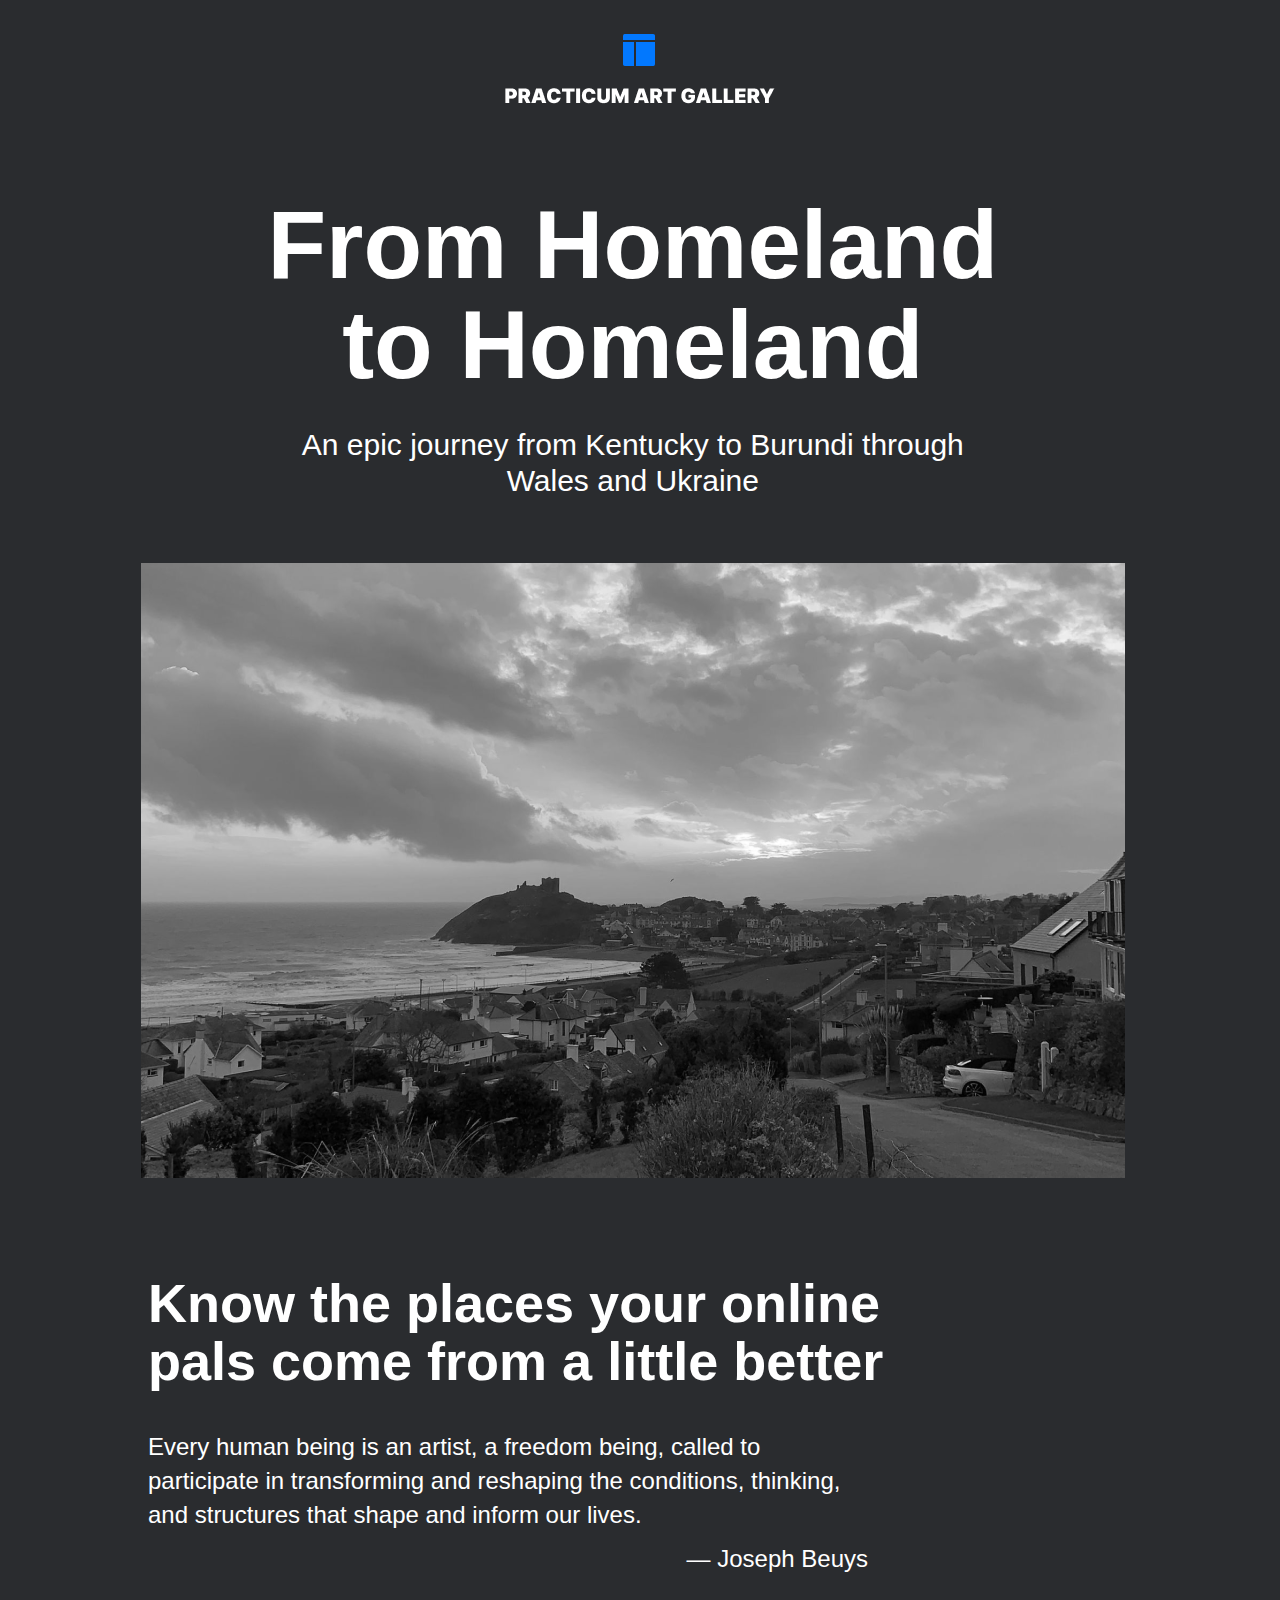
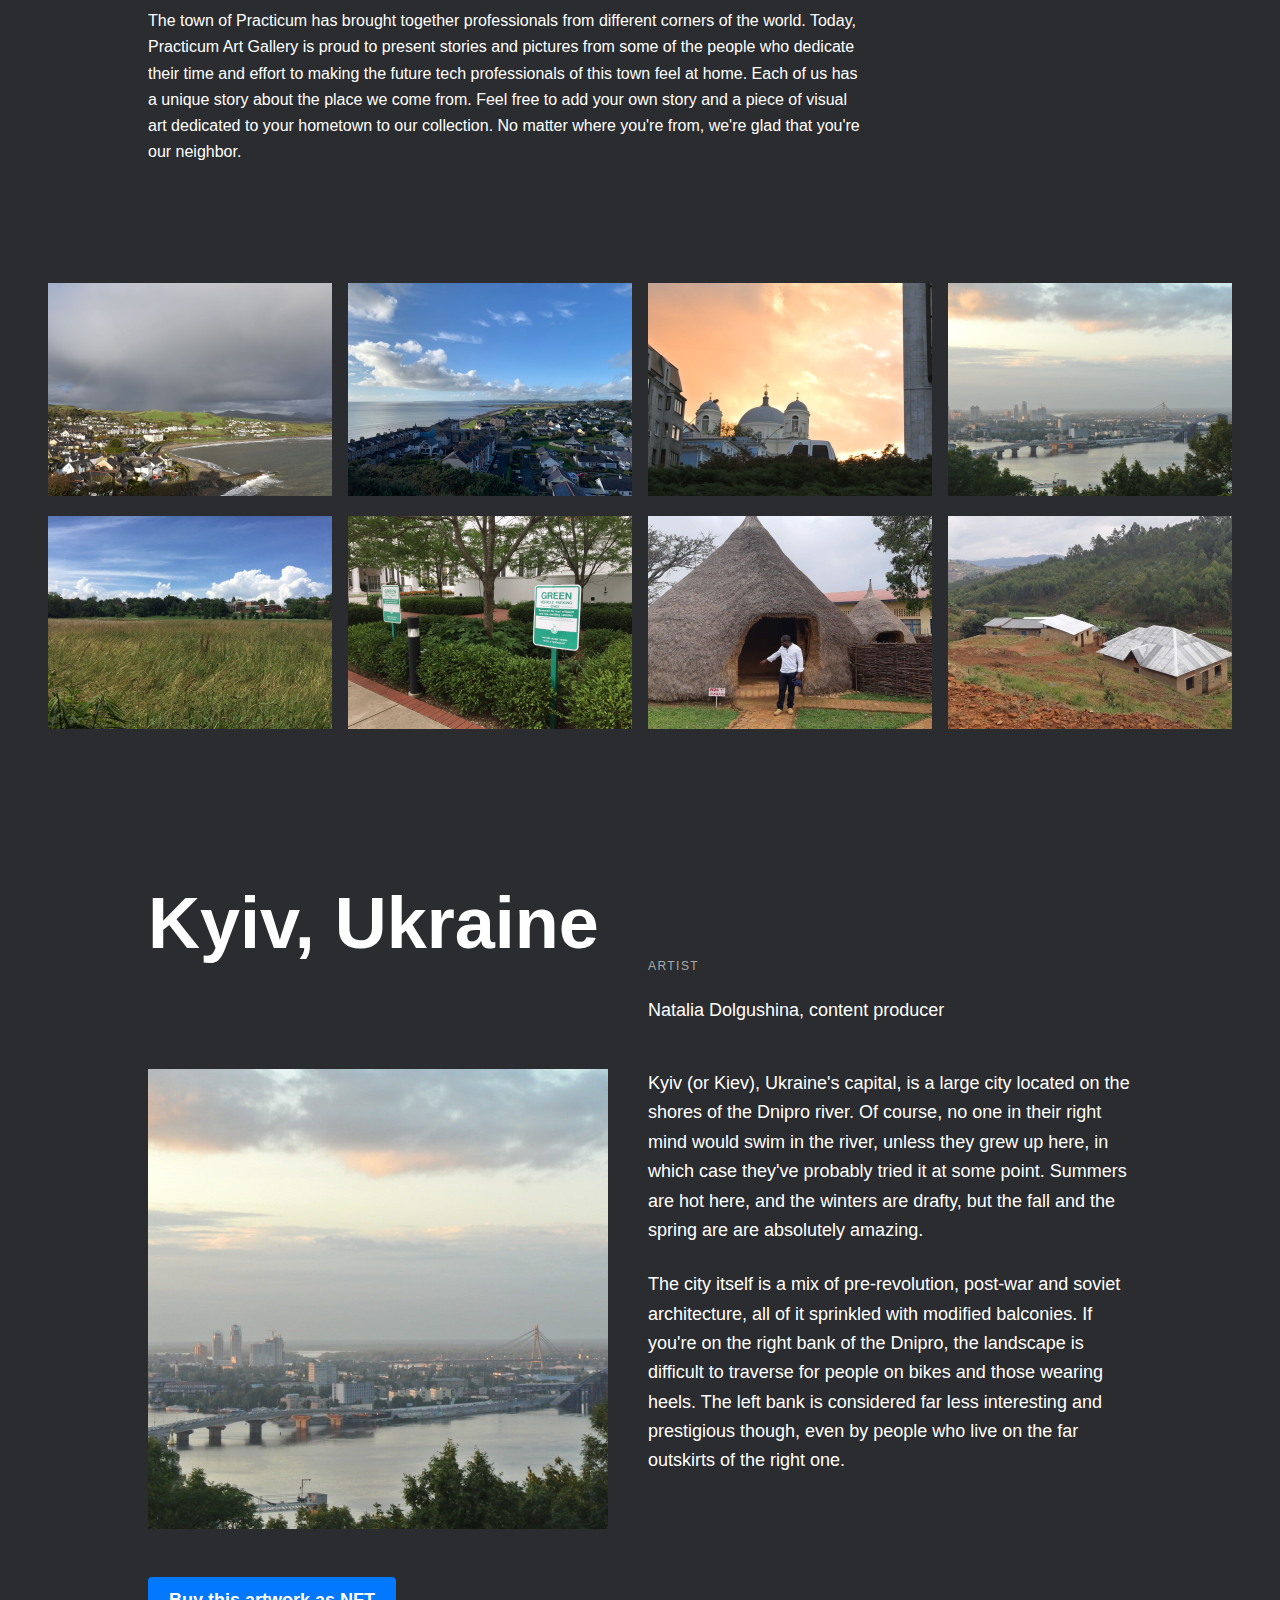
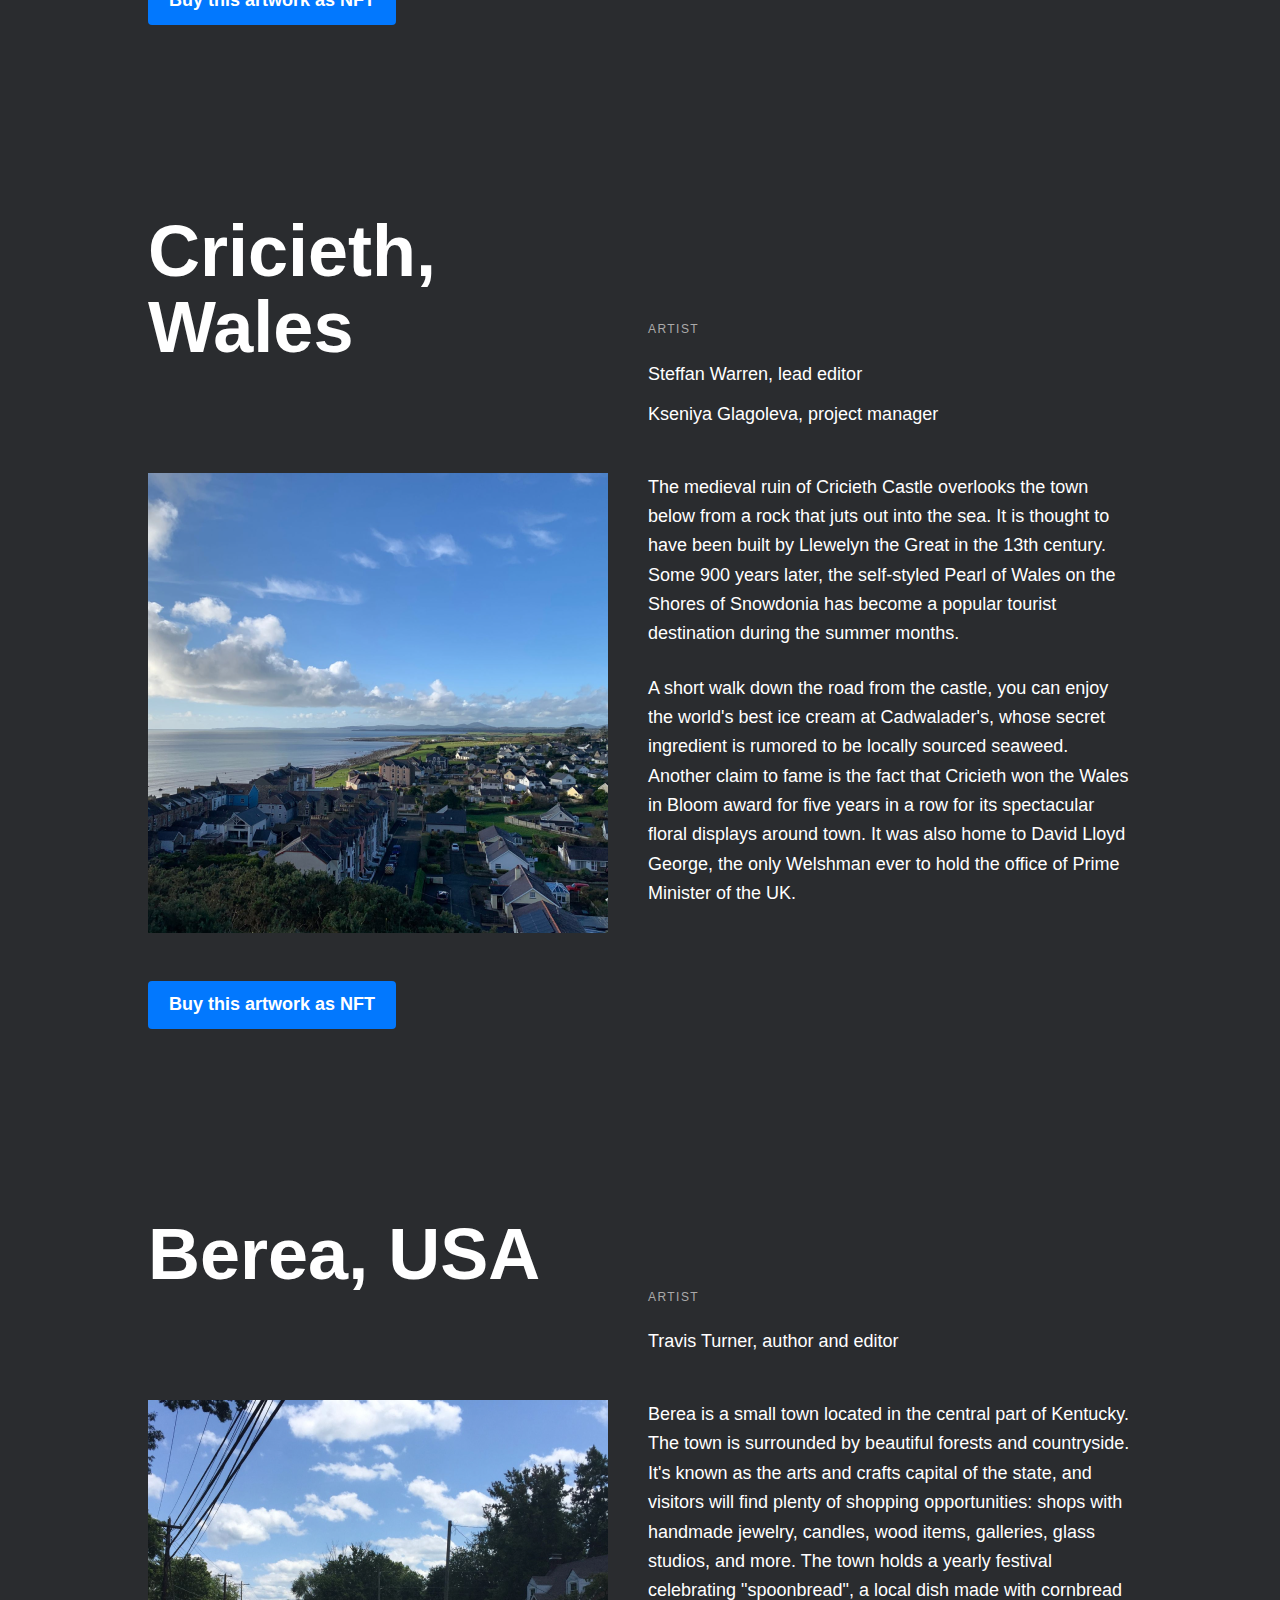
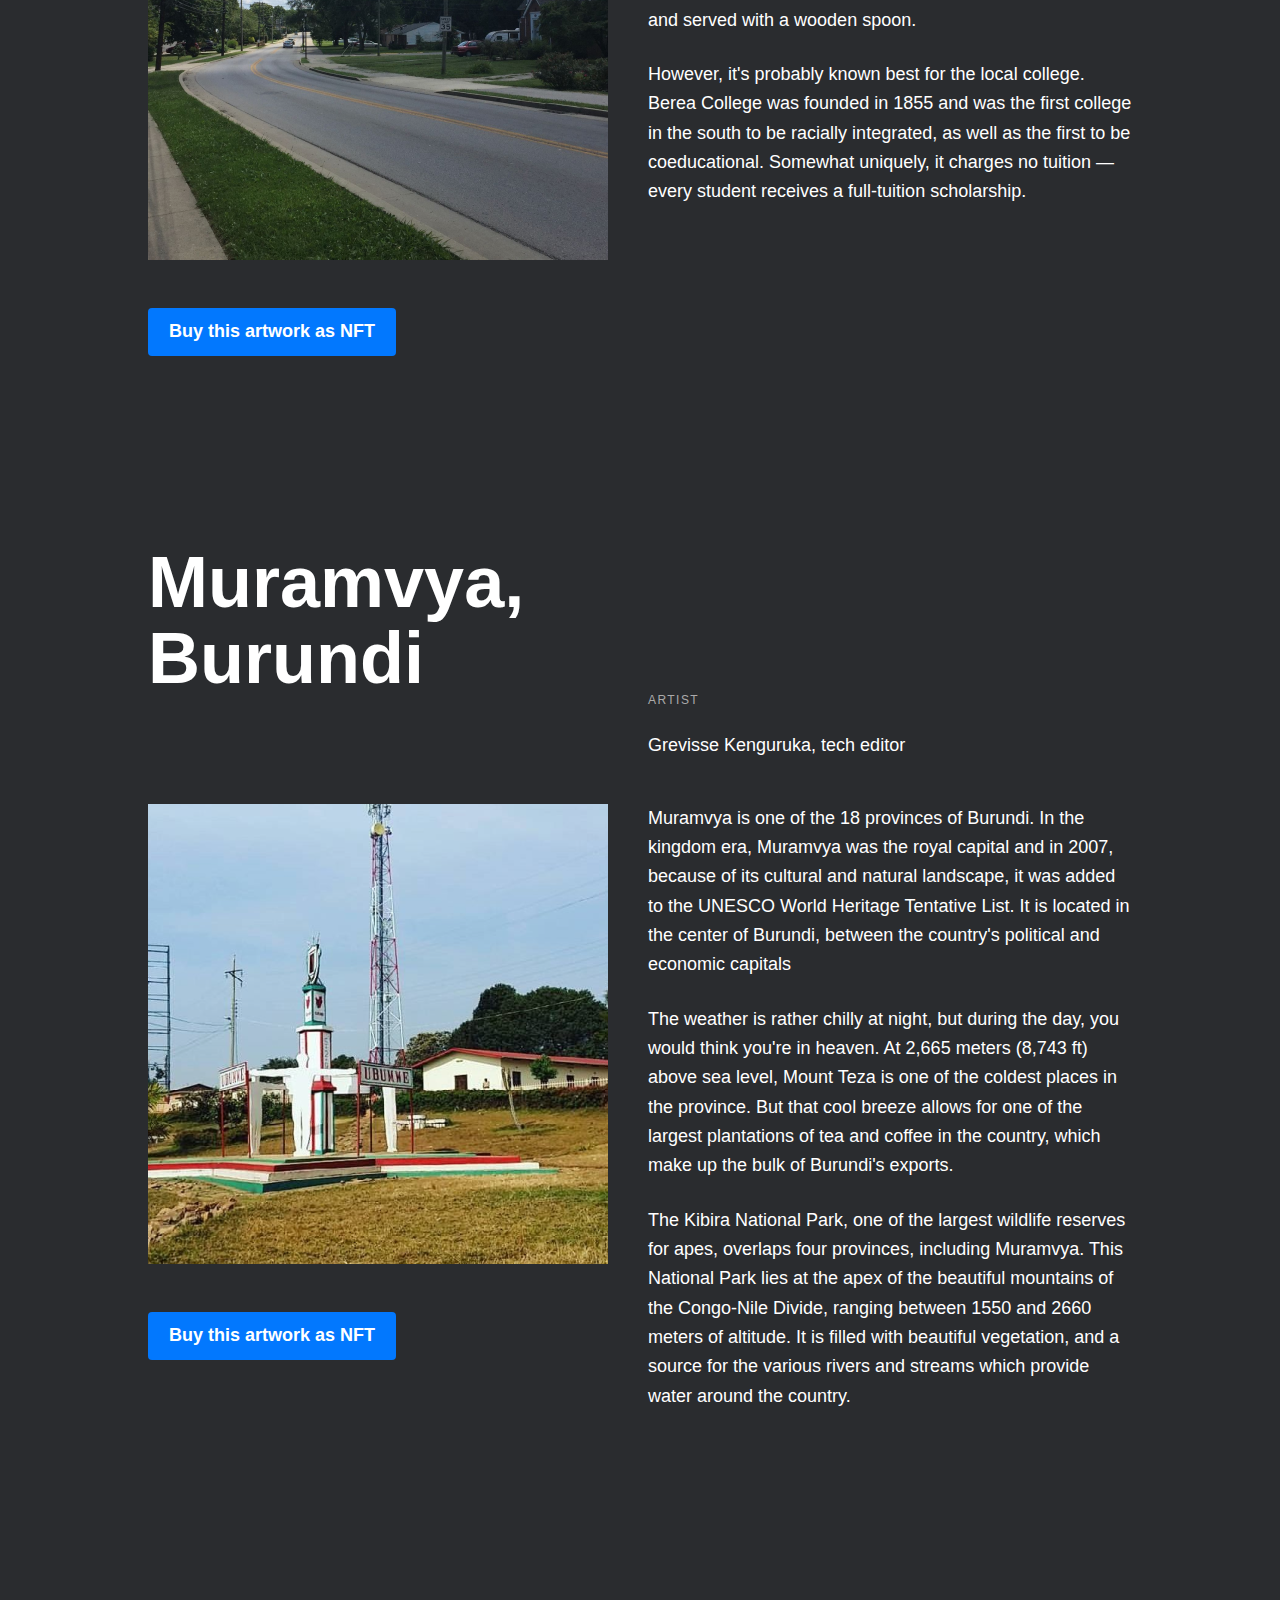
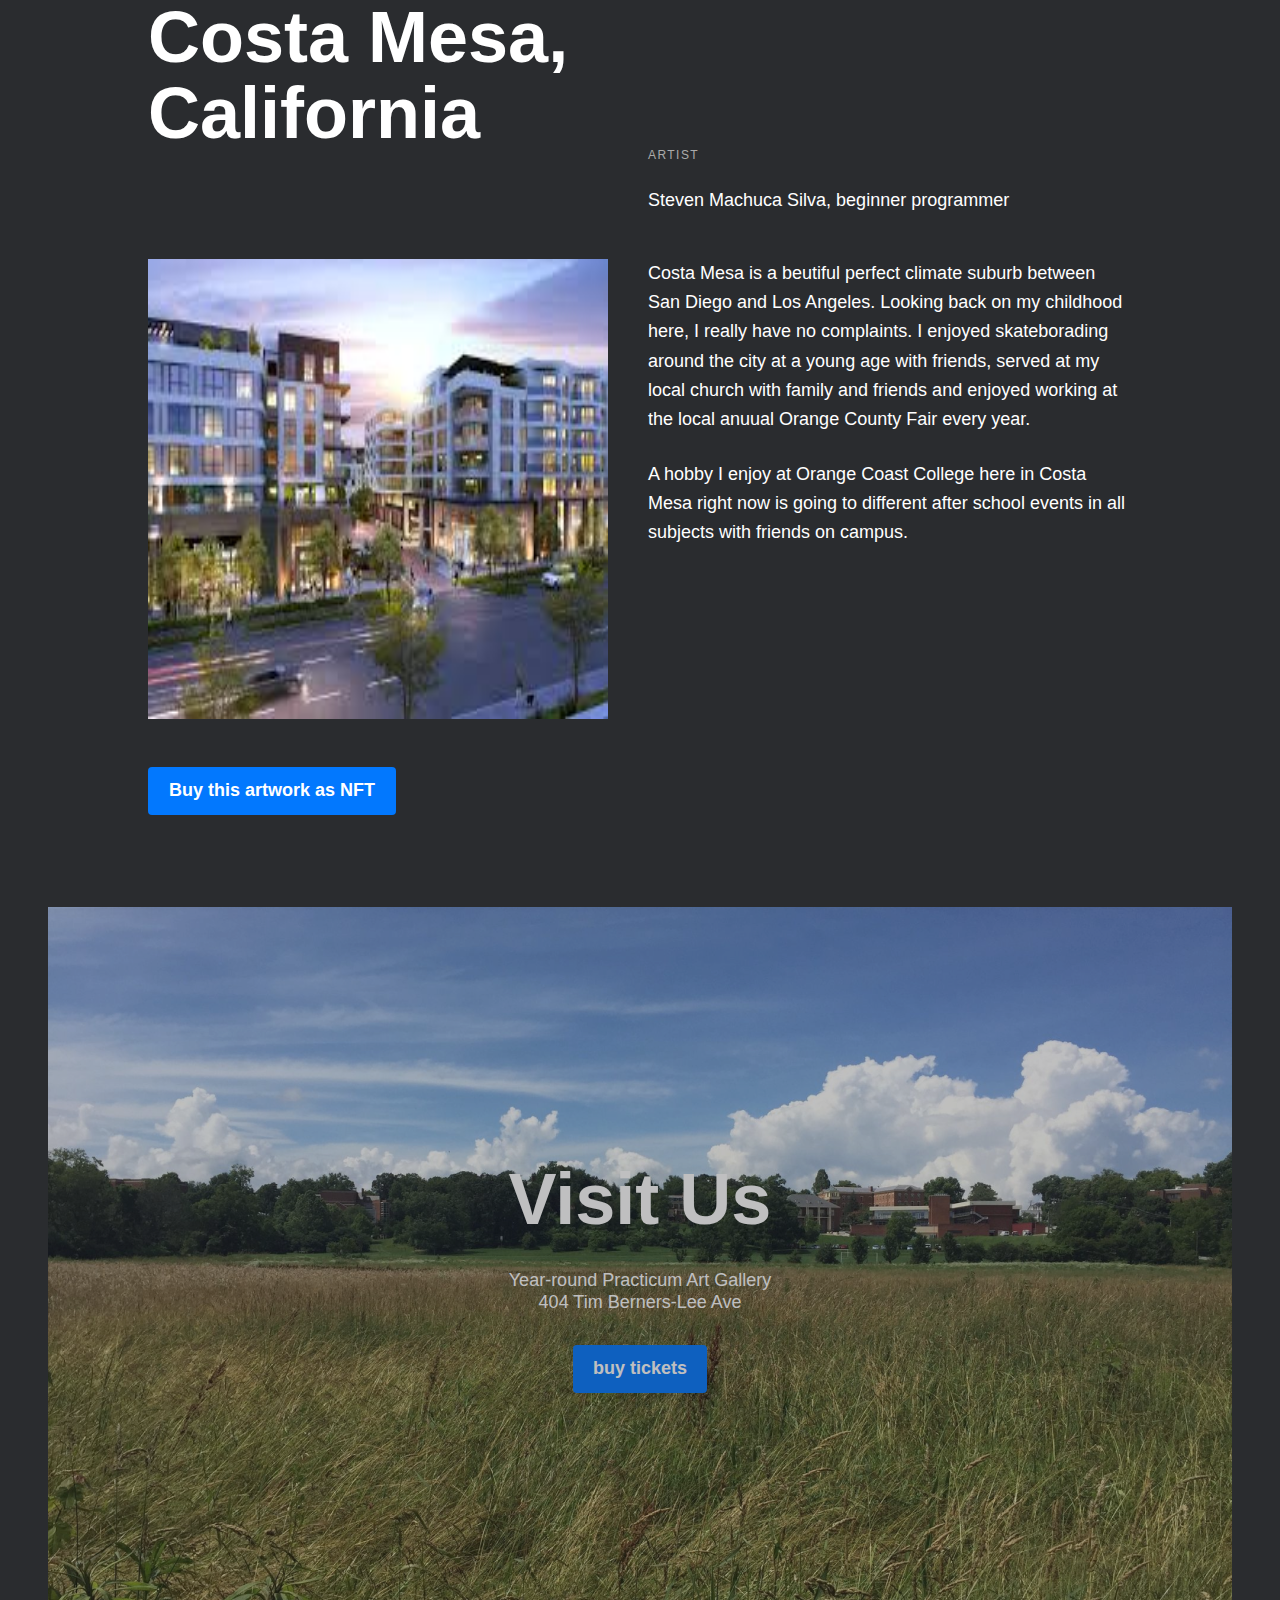
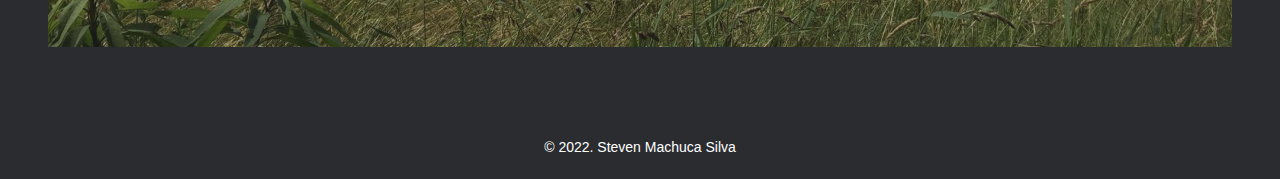
==== blocks/index.html @ 937c9fb9 "update feb 26" ====
<!DOCTYPE html>
<html lang="en">
  <head>
    <meta charset="UTF-8" />
    <meta http-equiv="X-UA-Compatible" content="IE=edge" />
    <meta name="viewport" content="width=device-width, initial-scale=1.0" />
    <link rel="stylesheet" href="/pages/index.css" />
    <title>From Homeland to Homeland</title>
  </head>
  <body class="page">
    <header class="header">
      <img
        class="header__logo"
        src="/images/__logo1.png"
        alt="Practicum Art Gallery Logo"
      />
    </header>
    <main class="content">
      <section class="lead content__lead">
        <h1 class="lead__title">From Homeland to Homeland</h1>
        <p class="lead__subtitle">
          An epic journey from Kentucky to Burundi through Wales and Ukraine
        </p>
        <img class="lead__image" src="/images/__image.png" alt="beach view" />
      </section>
      <section class="intro content__intro">
        <h2 class="intro__title">
          Know the places your online pals come from a little better
        </h2>
        <blockquote class="intro__quote">
          <p class="intro__quote-content">
            Every human being is an artist, a freedom being, called to
            participate in transforming and reshaping the conditions, thinking,
            and structures that shape and inform our lives.
          </p>

          <cite class="intro__quote-author">— Joseph Beuys</cite>
        </blockquote>
        <p class="intro__paragraph">
          The town of Practicum has brought together professionals from
          different corners of the world. Today, Practicum Art Gallery is proud
          to present stories and pictures from some of the people who dedicate
          their time and effort to making the future tech professionals of this
          town feel at home. Each of us has a unique story about the place we
          come from. Feel free to add your own story and a piece of visual art
          dedicated to your hometown to our collection. No matter where you're
          from, we're glad that you're our neighbor.
        </p>
      </section>
      <section class="photo-grid content__photo-grid">
        <ul class="photo-grid__list">
          <li class="photo-grid__item">
            <img src="/images/__item1.png" alt="" />
          </li>
          <li class="photo-grid__item">
            <img src="/images/__item2.png" alt="" />
          </li>
          <li class="photo-grid__item">
            <img src="/images/__item3.png" alt="" />
          </li>
          <li class="photo-grid__item">
            <img src="/images/__item4.png" alt="" />
          </li>
          <li class="photo-grid__item">
            <img src="/images/__item5.png" alt="" />
          </li>
          <li class="photo-grid__item">
            <img src="/images/__item6.png" alt="" />
          </li>
          <li class="photo-grid__item">
            <img src="/images/__item7.png" alt="" />
          </li>
          <li class="photo-grid__item">
            <img src="/images/__item8.png" alt="" />
          </li>
        </ul>
      </section>
      <section class="place">
        <article class="place content__place">
          <h2 class="place__title">Kyiv, Ukraine</h2>
          <div class="place__website">
            <h3 class="place__website-url-heading">ARTIST</h3>
            <p class="place__website-artist">
              Natalia Dolgushina, content producer
            </p>
          </div>
          <img class="place__image" src="/images/__image2.png" alt="" />
          <div class="place__paragraphs">
            <p class="place__paragraph">
              Kyiv (or Kiev), Ukraine's capital, is a large city located on the
              shores of the Dnipro river. Of course, no one in their right mind
              would swim in the river, unless they grew up here, in which case
              they've probably tried it at some point. Summers are hot here, and
              the winters are drafty, but the fall and the spring are are
              absolutely amazing.
            </p>
            <p class="place__paragraph">
              The city itself is a mix of pre-revolution, post-war and soviet
              architecture, all of it sprinkled with modified balconies. If
              you're on the right bank of the Dnipro, the landscape is difficult
              to traverse for people on bikes and those wearing heels. The left
              bank is considered far less interesting and prestigious though,
              even by people who live on the far outskirts of the right one.
            </p>
          </div>
          <a
            class="button"
            href="https://www.theverge.com/22310188/nft-explainer-what-is-blockchain-crypto-art-faq"
            target="_blank"
            >Buy this artwork as NFT</a
          >
        </article>
        <article class="place content__place">
          <h2 class="place__title">Cricieth, Wales</h2>
          <div class="place__website">
            <h3 class="place__website-url-heading">ARTIST</h3>
            <p class="place__website-artist">Steffan Warren, lead editor</p>
            <p class="place__website-artist">
              Kseniya Glagoleva, project manager
            </p>
          </div>
          <img class="place__image" src="/images/__image3.png" alt="" />
          <div class="place__paragraphs">
            <p class="place__paragraph">
              The medieval ruin of Cricieth Castle overlooks the town below from
              a rock that juts out into the sea. It is thought to have been
              built by Llewelyn the Great in the 13th century. Some 900 years
              later, the self-styled Pearl of Wales on the Shores of Snowdonia
              has become a popular tourist destination during the summer months.
            </p>
            <p class="place__paragraph">
              A short walk down the road from the castle, you can enjoy the
              world's best ice cream at Cadwalader's, whose secret ingredient is
              rumored to be locally sourced seaweed. Another claim to fame is
              the fact that Cricieth won the Wales in Bloom award for five years
              in a row for its spectacular floral displays around town. It was
              also home to David Lloyd George, the only Welshman ever to hold
              the office of Prime Minister of the UK.
            </p>
          </div>
          <a
            class="button"
            href="https://www.theverge.com/22310188/nft-explainer-what-is-blockchain-crypto-art-faq"
            target="_blank"
            >Buy this artwork as NFT</a
          >
        </article>
        <article class="place content__place">
          <h2 class="place__title">Berea, USA</h2>
          <div class="place__website">
            <h3 class="place__website-url-heading">ARTIST</h3>
            <p class="place__website-artist">
              Travis Turner, author and editor
            </p>
          </div>
          <img class="place__image" src="/images/__image4.png" alt="" />
          <div class="place__paragraphs">
            <p class="place__paragraph">
              Berea is a small town located in the central part of Kentucky. The
              town is surrounded by beautiful forests and countryside. It's
              known as the arts and crafts capital of the state, and visitors
              will find plenty of shopping opportunities: shops with handmade
              jewelry, candles, wood items, galleries, glass studios, and more.
              The town holds a yearly festival celebrating "spoonbread", a local
              dish made with cornbread and served with a wooden spoon.
            </p>
            <p class="place__paragraph">
              However, it's probably known best for the local college. Berea
              College was founded in 1855 and was the first college in the south
              to be racially integrated, as well as the first to be
              coeducational. Somewhat uniquely, it charges no tuition — every
              student receives a full-tuition scholarship.
            </p>
          </div>
          <a
            class="button"
            href="https://www.theverge.com/22310188/nft-explainer-what-is-blockchain-crypto-art-faq"
            target="_blank"
            >Buy this artwork as NFT</a
          >
        </article>
        <article class="place content__place">
          <h2 class="place__title">Muramvya, Burundi</h2>
          <div class="place__website">
            <h3 class="place__website-url-heading">ARTIST</h3>
            <p class="place__website-artist">Grevisse Kenguruka, tech editor</p>
          </div>
          <img class="place__image" src="/images/__image5.png" alt="" />
          <div class="place__paragraphs">
            <p class="place__paragraph">
              Muramvya is one of the 18 provinces of Burundi. In the kingdom
              era, Muramvya was the royal capital and in 2007, because of its
              cultural and natural landscape, it was added to the UNESCO World
              Heritage Tentative List. It is located in the center of Burundi,
              between the country's political and economic capitals
            </p>
            <p class="place__paragraph">
              The weather is rather chilly at night, but during the day, you
              would think you're in heaven. At 2,665 meters (8,743 ft) above sea
              level, Mount Teza is one of the coldest places in the province.
              But that cool breeze allows for one of the largest plantations of
              tea and coffee in the country, which make up the bulk of Burundi's
              exports.
            </p>
            <p class="place__paragraph">
              The Kibira National Park, one of the largest wildlife reserves for
              apes, overlaps four provinces, including Muramvya. This National
              Park lies at the apex of the beautiful mountains of the Congo-Nile
              Divide, ranging between 1550 and 2660 meters of altitude. It is
              filled with beautiful vegetation, and a source for the various
              rivers and streams which provide water around the country.
            </p>
          </div>
          <a
            class="button"
            href="https://www.theverge.com/22310188/nft-explainer-what-is-blockchain-crypto-art-faq"
            target="_blank"
            >Buy this artwork as NFT</a
          >
        </article>

        <article class="place content__place">
          <h2 class="place__title">Costa Mesa, California</h2>
          <div class="place__website">
            <h3 class="place__website-url-heading">ARTIST</h3>
            <p class="place__website-artist">
              Steven Machuca Silva, beginner programmer
            </p>
          </div>
          <img class="place__image_mod" src="/images/images1.jpeg" alt="" />
          <div class="place__paragraphs">
            <p class="place__paragraph">
              Costa Mesa is a beutiful perfect climate suburb between San Diego
              and Los Angeles. Looking back on my childhood here, I really have
              no complaints. I enjoyed skateborading around the city at a young
              age with friends, served at my local church with family and
              friends and enjoyed working at the local anuual Orange County Fair
              every year.
            </p>
            <p class="place__paragraph">A hobby I enjoy at Orange Coast College here in Costa Mesa right now is going to different after school events in all subjects with friends on campus.</p>
          </div>

          <a
            class="button"
            href="https://www.theverge.com/22310188/nft-explainer-what-is-blockchain-crypto-art-faq"
            target="_blank"
            >Buy this artwork as NFT</a
          >
        </article>
      </section>
      <section class="cover content__cover">
        <h2 class="cover__title">Visit Us</h2>
        <p class="cover__subtitle">
          Year-round Practicum Art Gallery 404 Tim Berners-Lee Ave
        </p>
        <a
          class="button button_key_cover"
          href="https://www.figma.com/file/1zCYcflj6BJx5VqOvXU9nb/Sprint-3%3A-From-Homeland-to-Homeland-%7C-desktop-%2B-mobile?node-id=2%3A3"
          >buy tickets</a
        >
      </section>
      <footer class="footer">
        <p class="footer__text">&copy; 2022. Steven Machuca Silva</p>
      </footer>
    </main>
  </body>
</html>
---- pages/index.css ----
@import url(../vendor/normalize.css);
@import url(../vendor/fonts/fonts.css);
@import url(../blocks/page/page.css);
@import url(../blocks/page/__wrapper/page__wrapper.css);
@import url(../blocks/header/header.css);
@import url(../blocks/header/__logo/header__logo.css);

/* content */
@import url(../blocks/content/content.css);
@import url(../blocks/content/__lead/content__lead.css);
@import url(../blocks/content/__intro/content__intro.css);
@import url(../blocks/content/__photo-grid/content__photot-grid.css);
@import url(../blocks/content/__place/content__place.css);
@import url(../blocks/content/__cover/content__cover.css);



/* lead block */
@import url(../blocks/lead/lead.css);
@import url(../blocks/lead/__title/lead__title.css);
@import url(../blocks/lead/__subtitle/lead__subtitle.css);
@import url(../blocks/lead/__image/lead__image.css);



/* intro block */
@import url(../blocks/intro/intro.css);
@import url(../blocks/intro/__quote/intro__quote.css);
@import url(../blocks/intro/__quote-content/intro__quote-content.css);
@import url(../blocks/intro/__title/intro__title.css);
@import url(../blocks/intro/__paragraph/intro__paragraph.css);
@import url(../blocks/intro/__quote-author/intro__quote-author.css);

/* photo-grid */
@import url(../blocks/photo-grid/photo-grid.css);
@import url(../blocks/photo-grid/__list/photo-grid__list.css);
@import url(../blocks/photo-grid/__item/photo-grid__item.css);

/* place */
@import url(../blocks/place/place.css);
@import url(../blocks/place/__title/place__title.css);
@import url(../blocks/place/__website/place__website.css);
@import url(../blocks/place/__website-url-heading/place__website-url-heading.css);
@import url(../blocks/place/__website-artist/place__website-artist.css);
@import url(../blocks/place/__image/place__image.css);
@import url(../blocks/place/__paragraph/place__paragraph.css);
@import url(../blocks/place/__paragraphs/place__paragraphs.css);

/* button */
@import url(../blocks/button/button.css);
@import url(../blocks/button/_key/button_key_cover.css);

/* cover */
@import url(../blocks/cover/cover.css);
@import url(../blocks/cover/__title/cover__title.css);
@import url(../blocks/cover/__subtitle/cover__subtitle.css);

/* footer */
@import url(../blocks/footer/footer.css);
@import url(../blocks/footer/__text/footer__text.css);

@import url(../blocks/place/__image/_mod/place__image_mod.css);
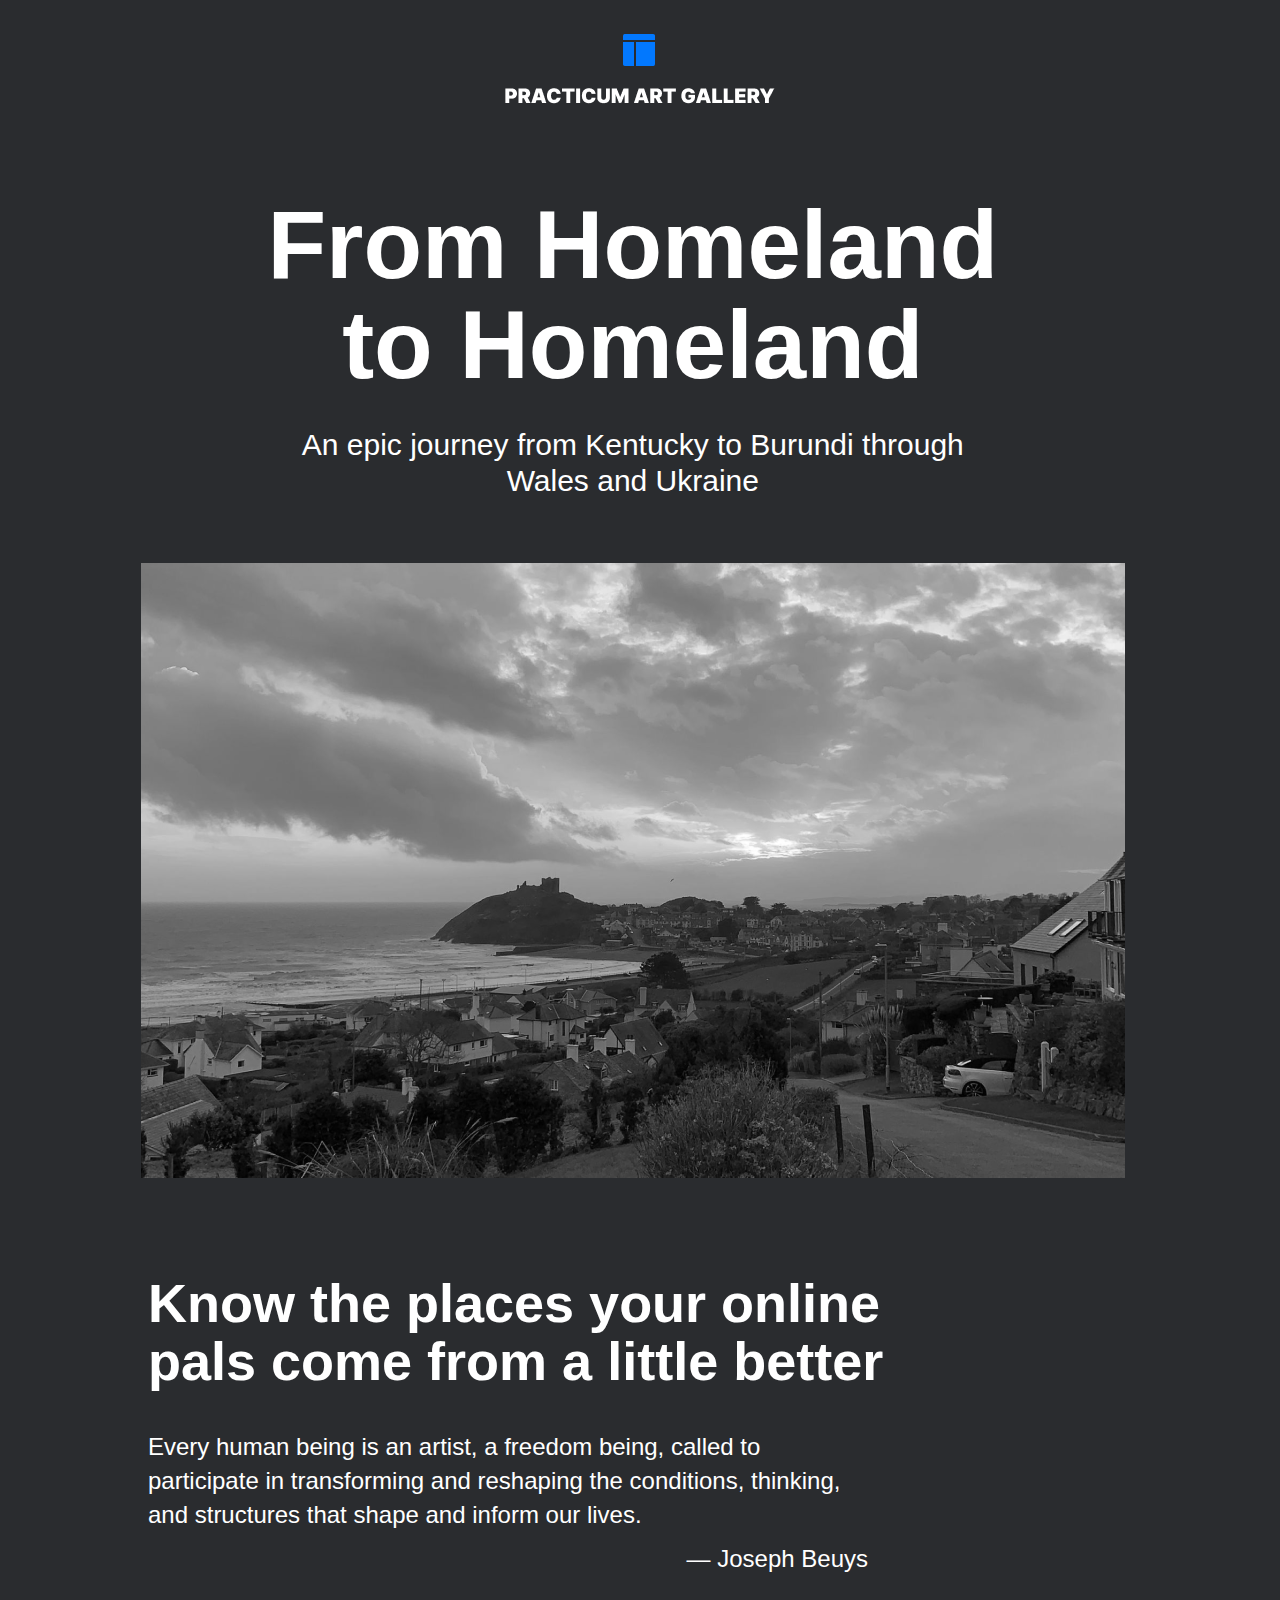
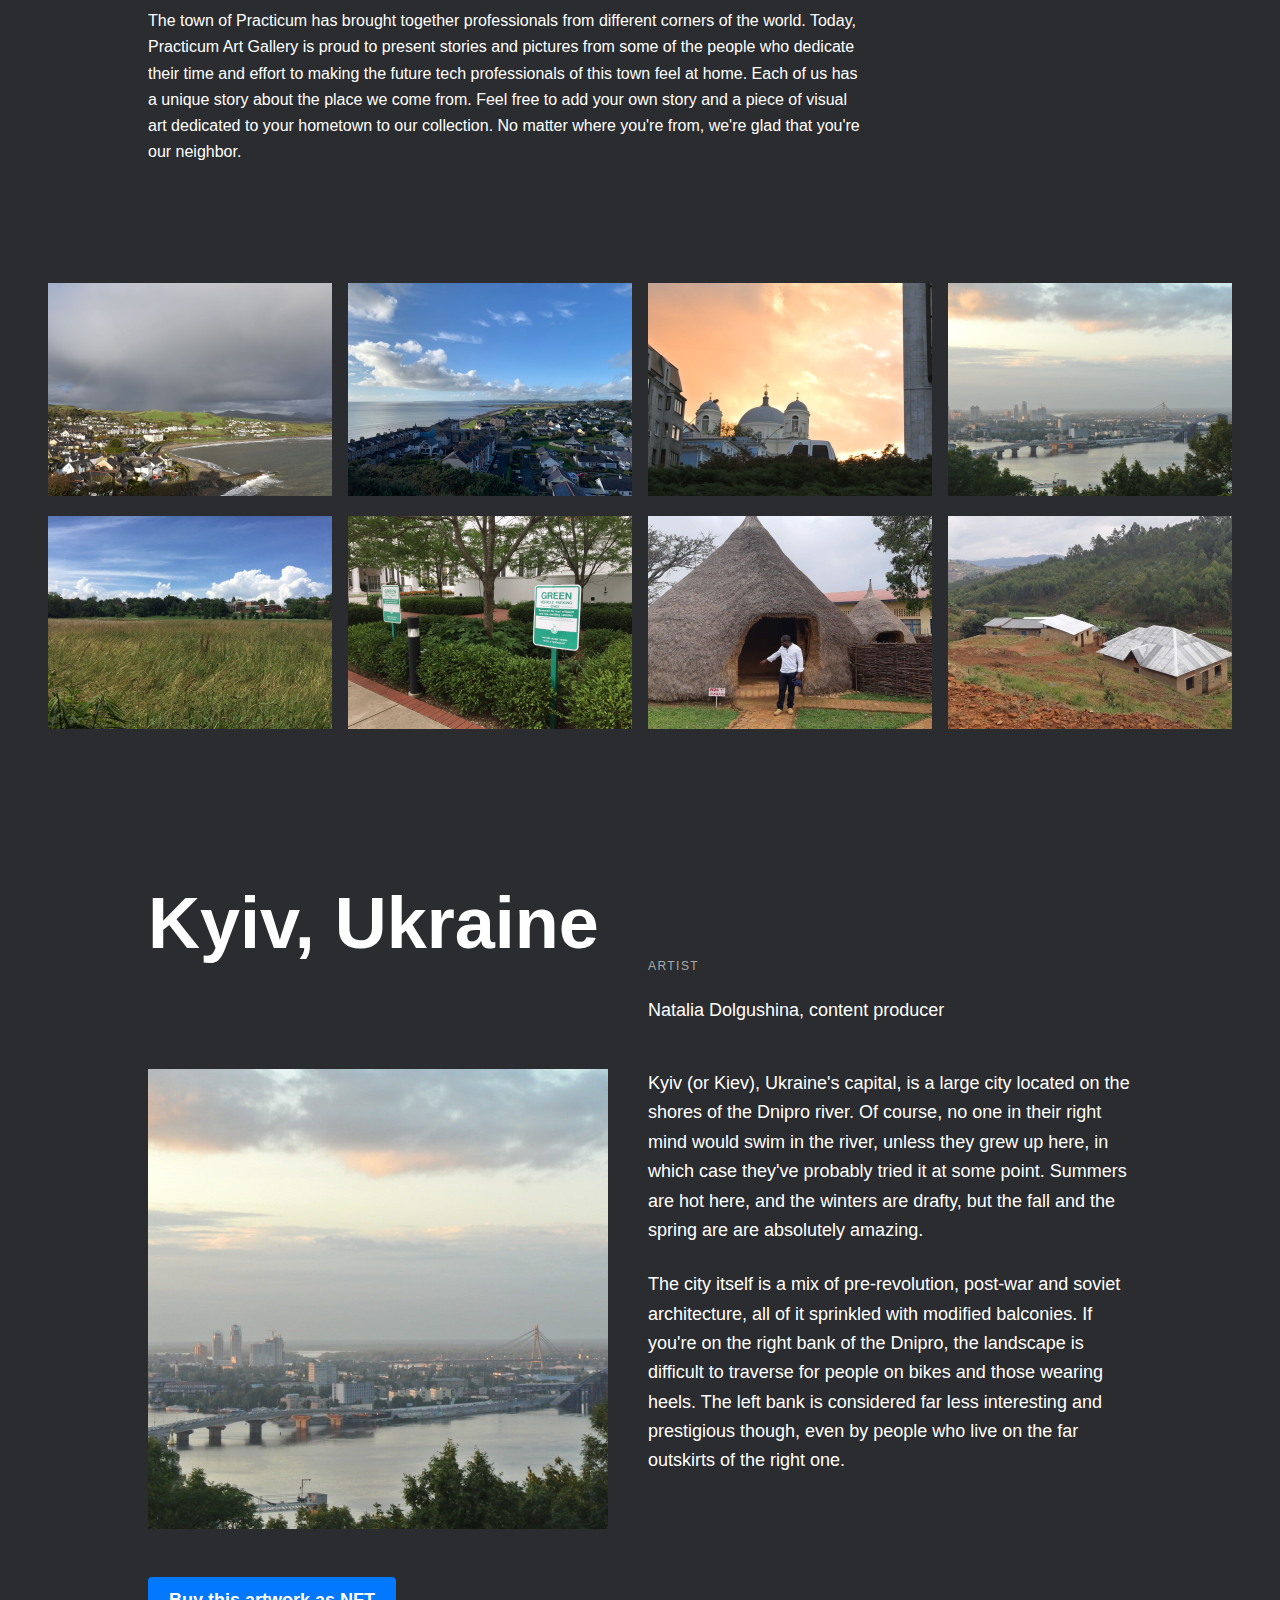
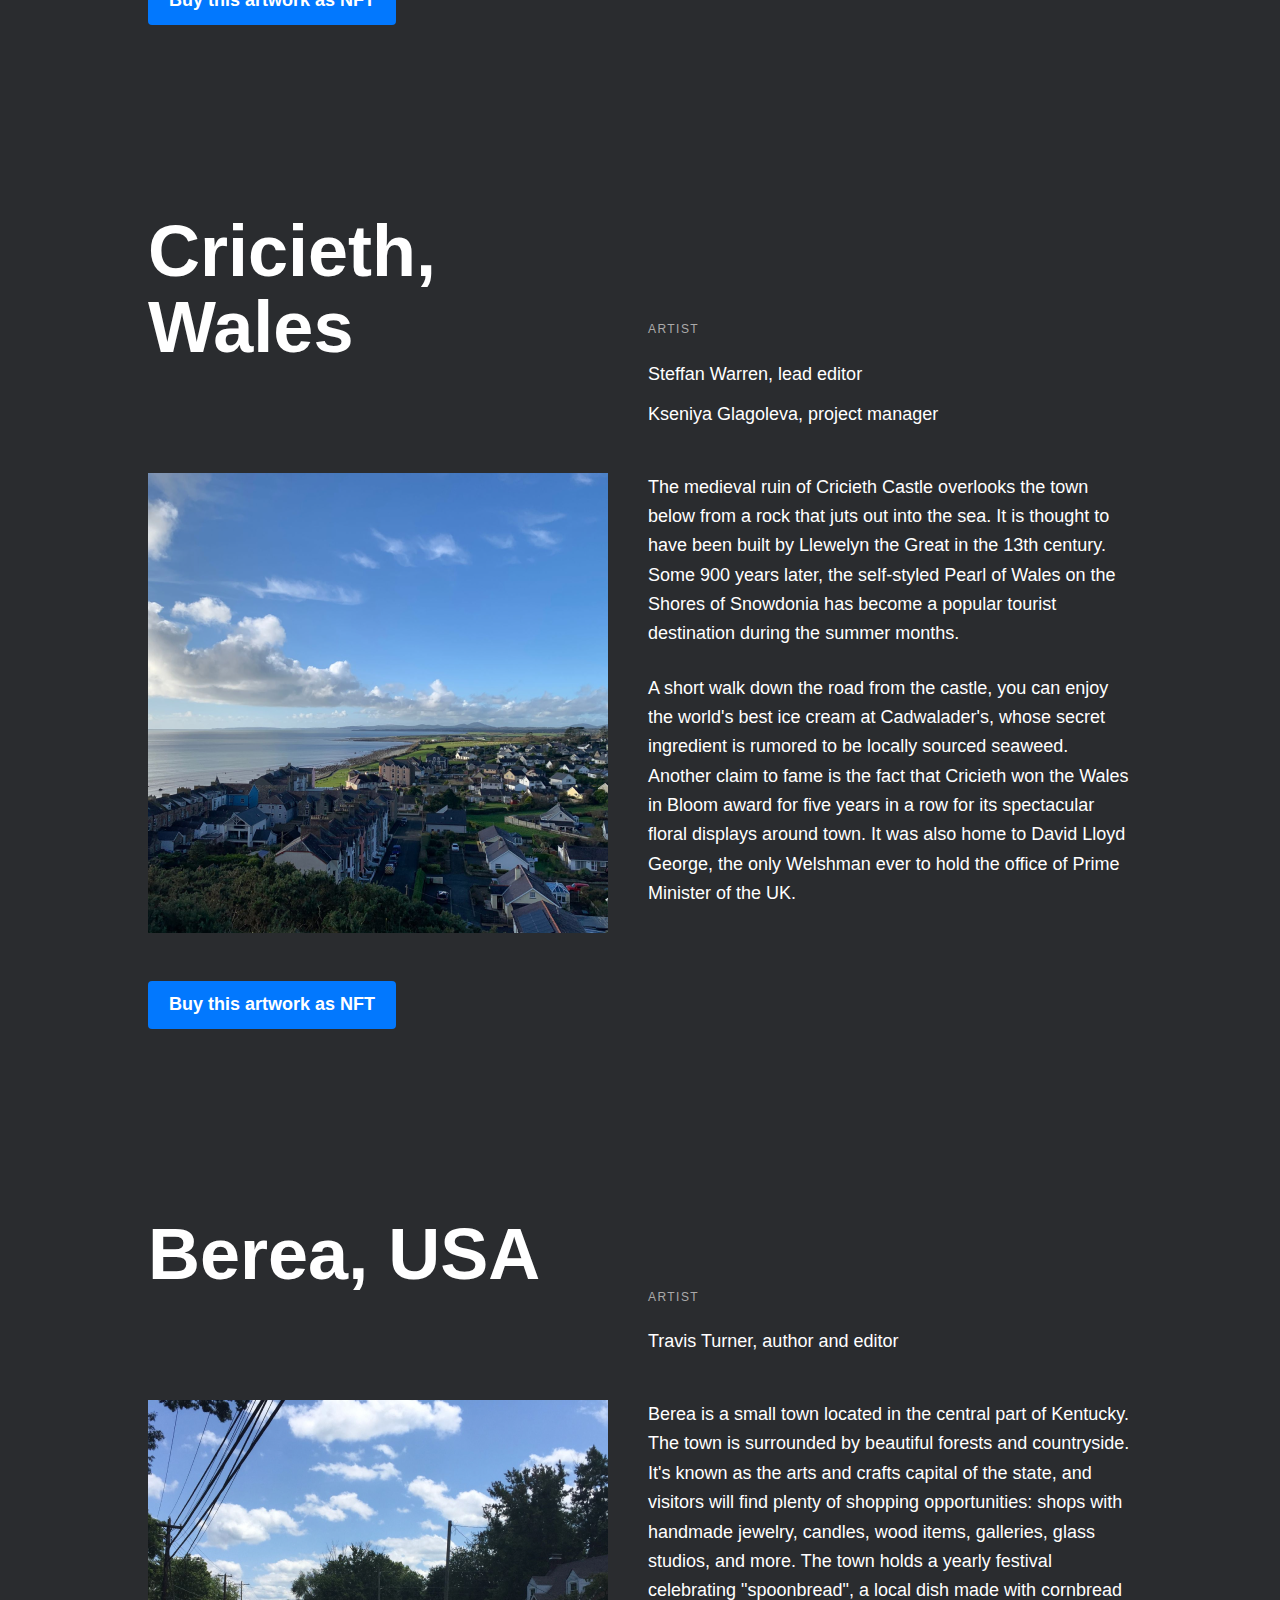
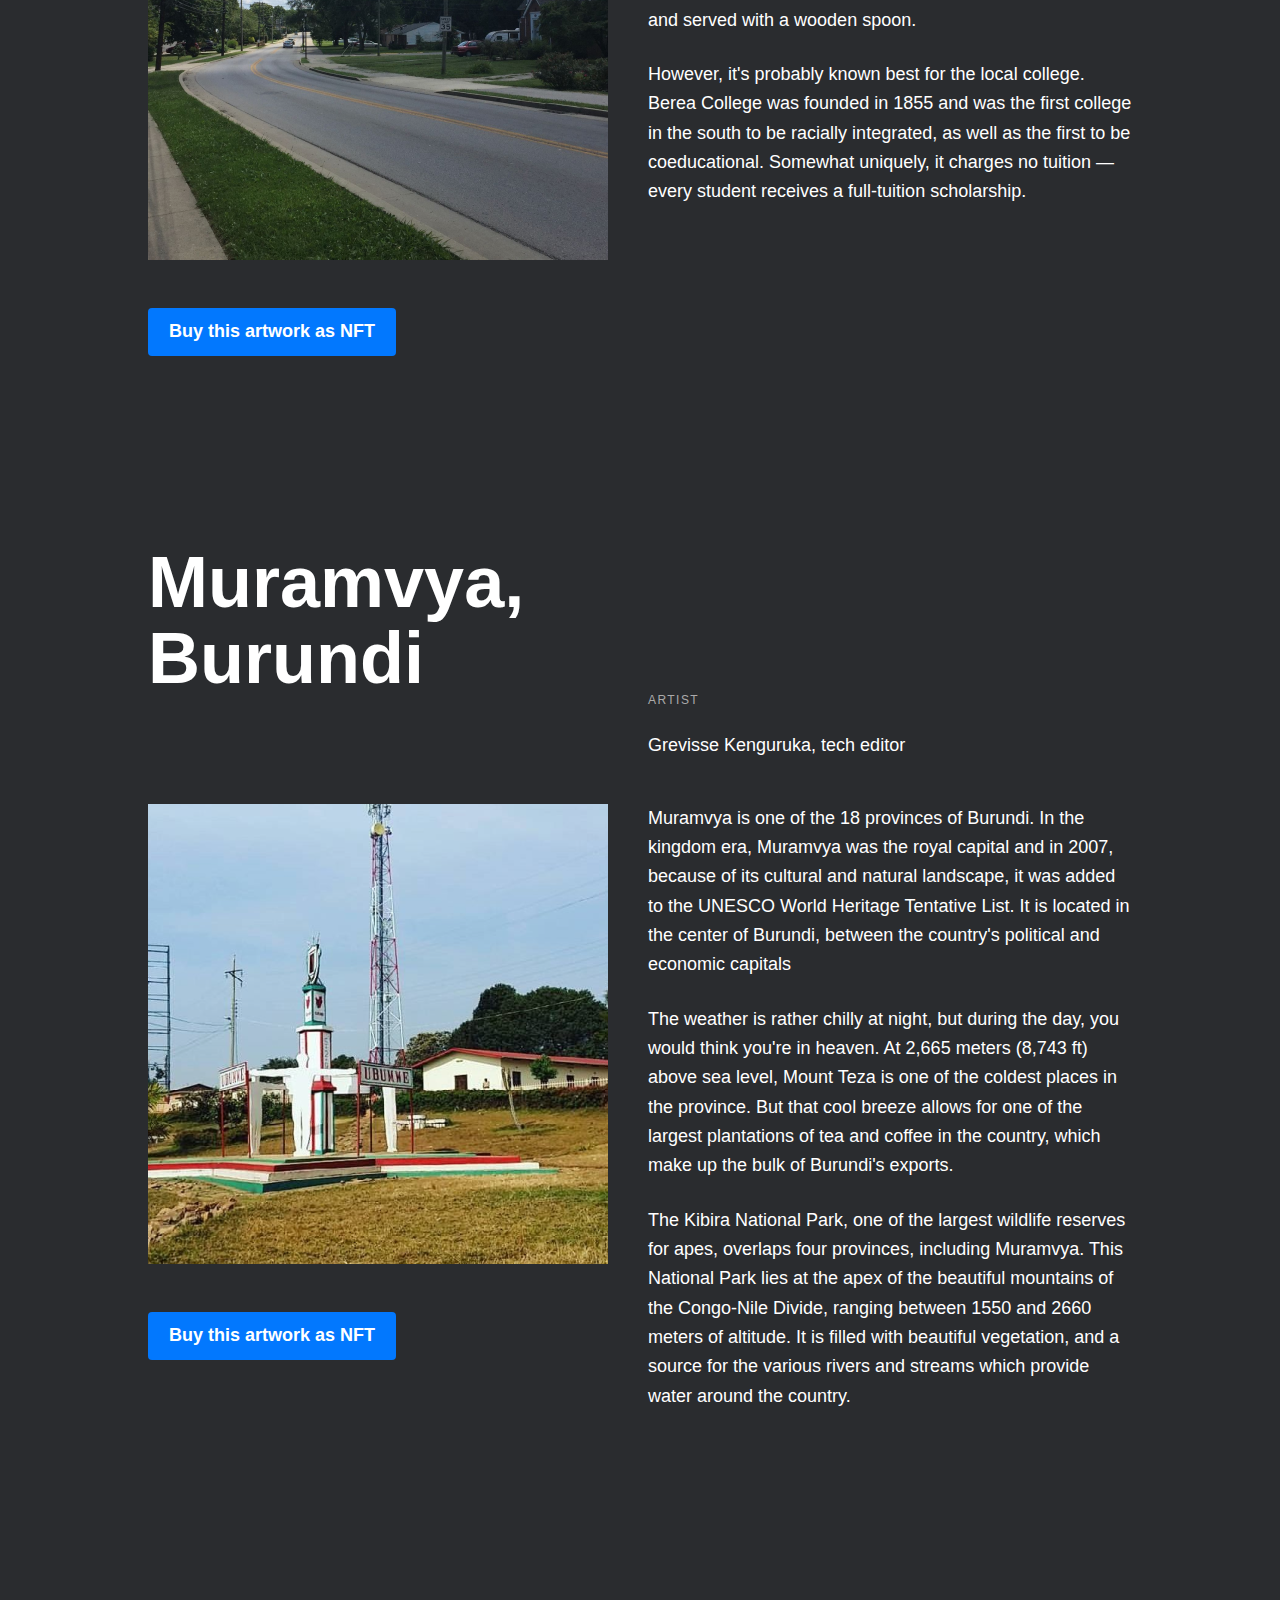
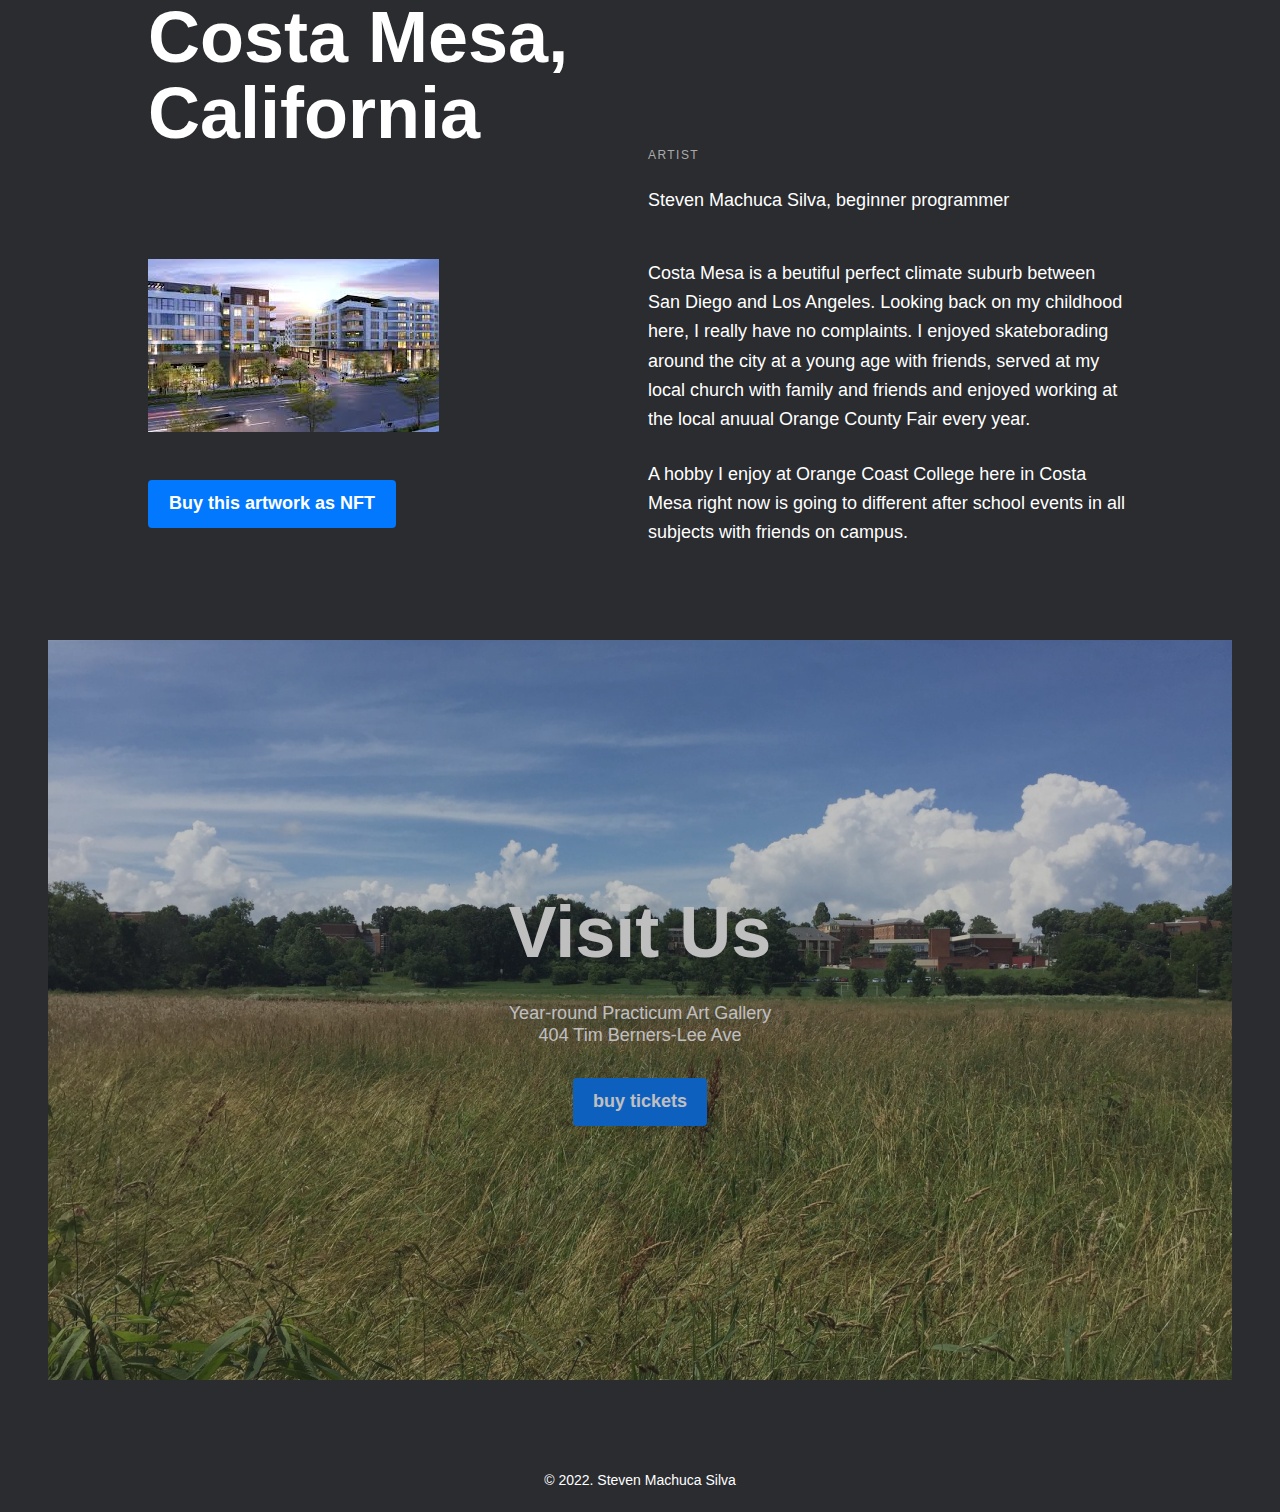
==== commit 4e0d8946: "update" ====
--- a/blocks/index.html
+++ b/blocks/index.html
@@ -33,7 +33,6 @@
             participate in transforming and reshaping the conditions, thinking,
             and structures that shape and inform our lives.
           </p>
-
           <cite class="intro__quote-author">— Joseph Beuys</cite>
         </blockquote>
         <p class="intro__paragraph">
@@ -227,7 +226,7 @@
               Steven Machuca Silva, beginner programmer
             </p>
           </div>
-          <img class="place__image_mod" src="/images/images1.jpeg" alt="" />
+          <img class="place__image" src="/images/images1.jpeg" alt="" />
           <div class="place__paragraphs">
             <p class="place__paragraph">
               Costa Mesa is a beutiful perfect climate suburb between San Diego
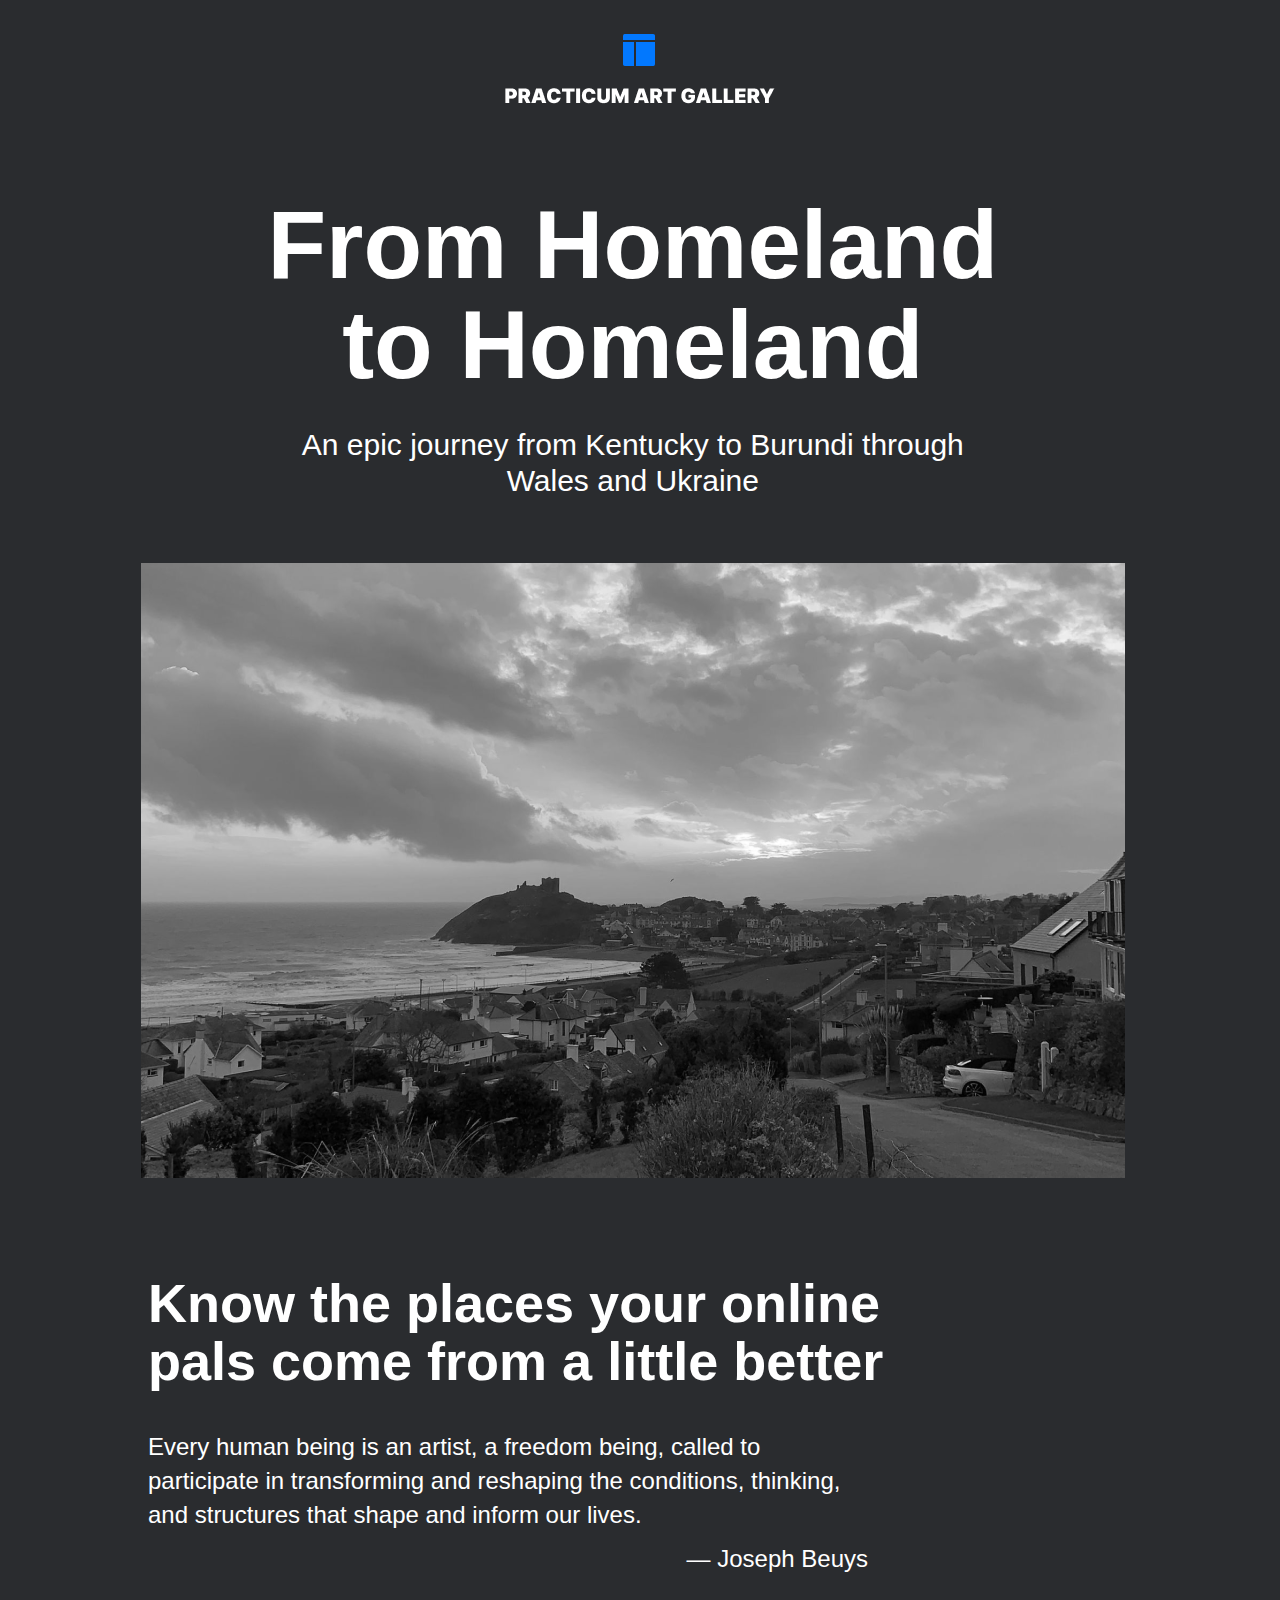
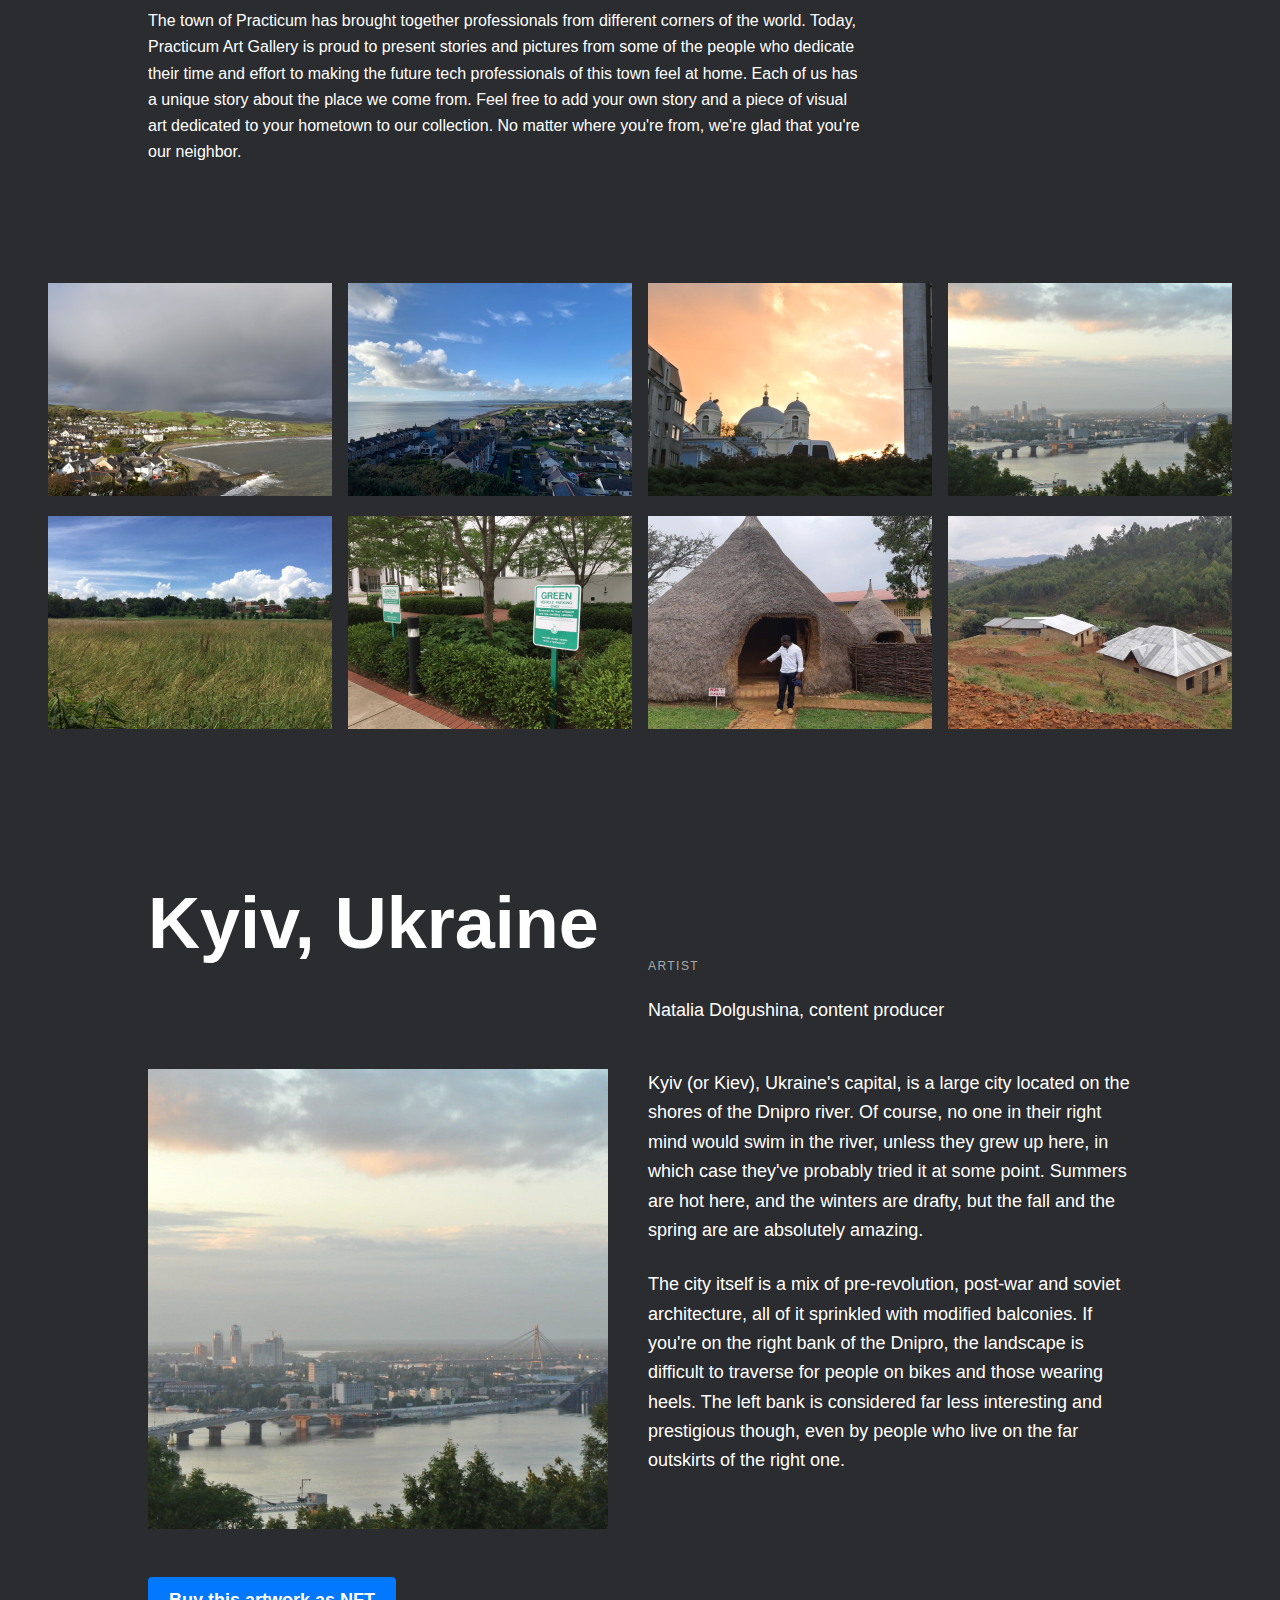
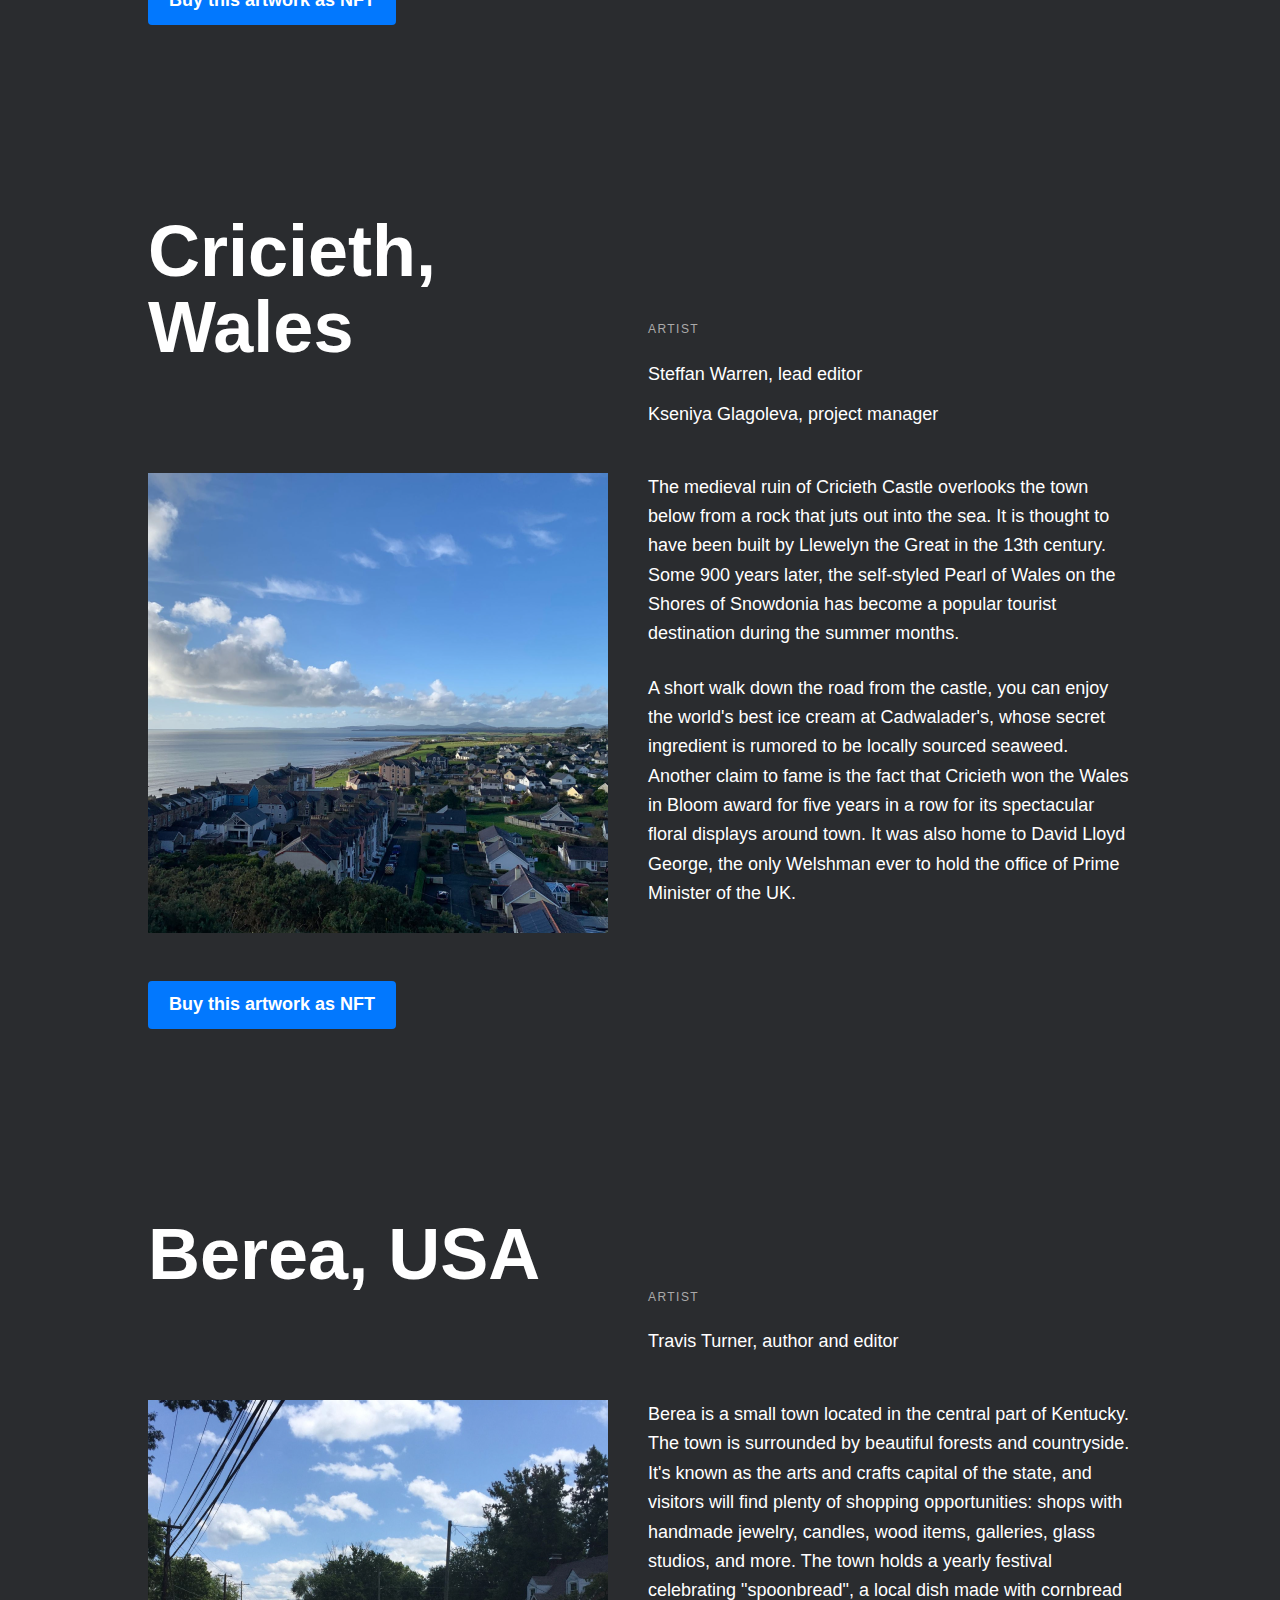
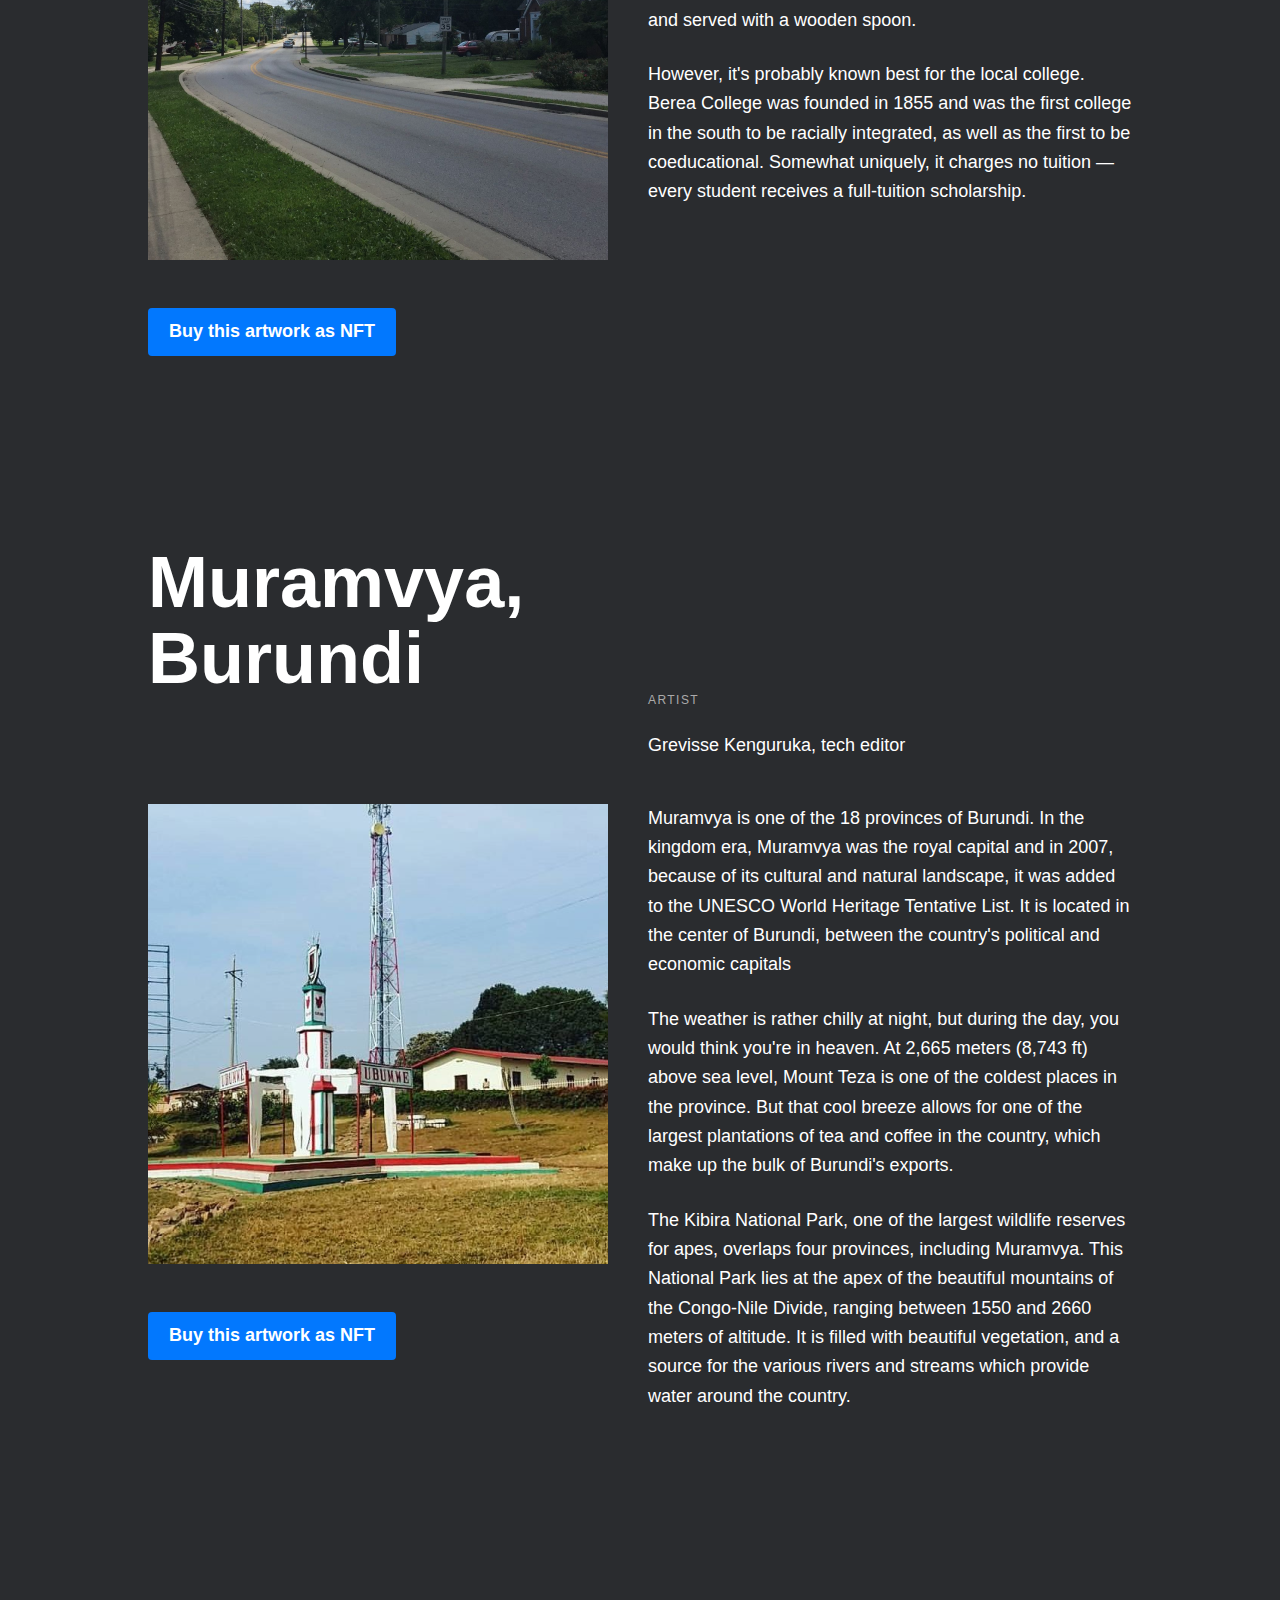
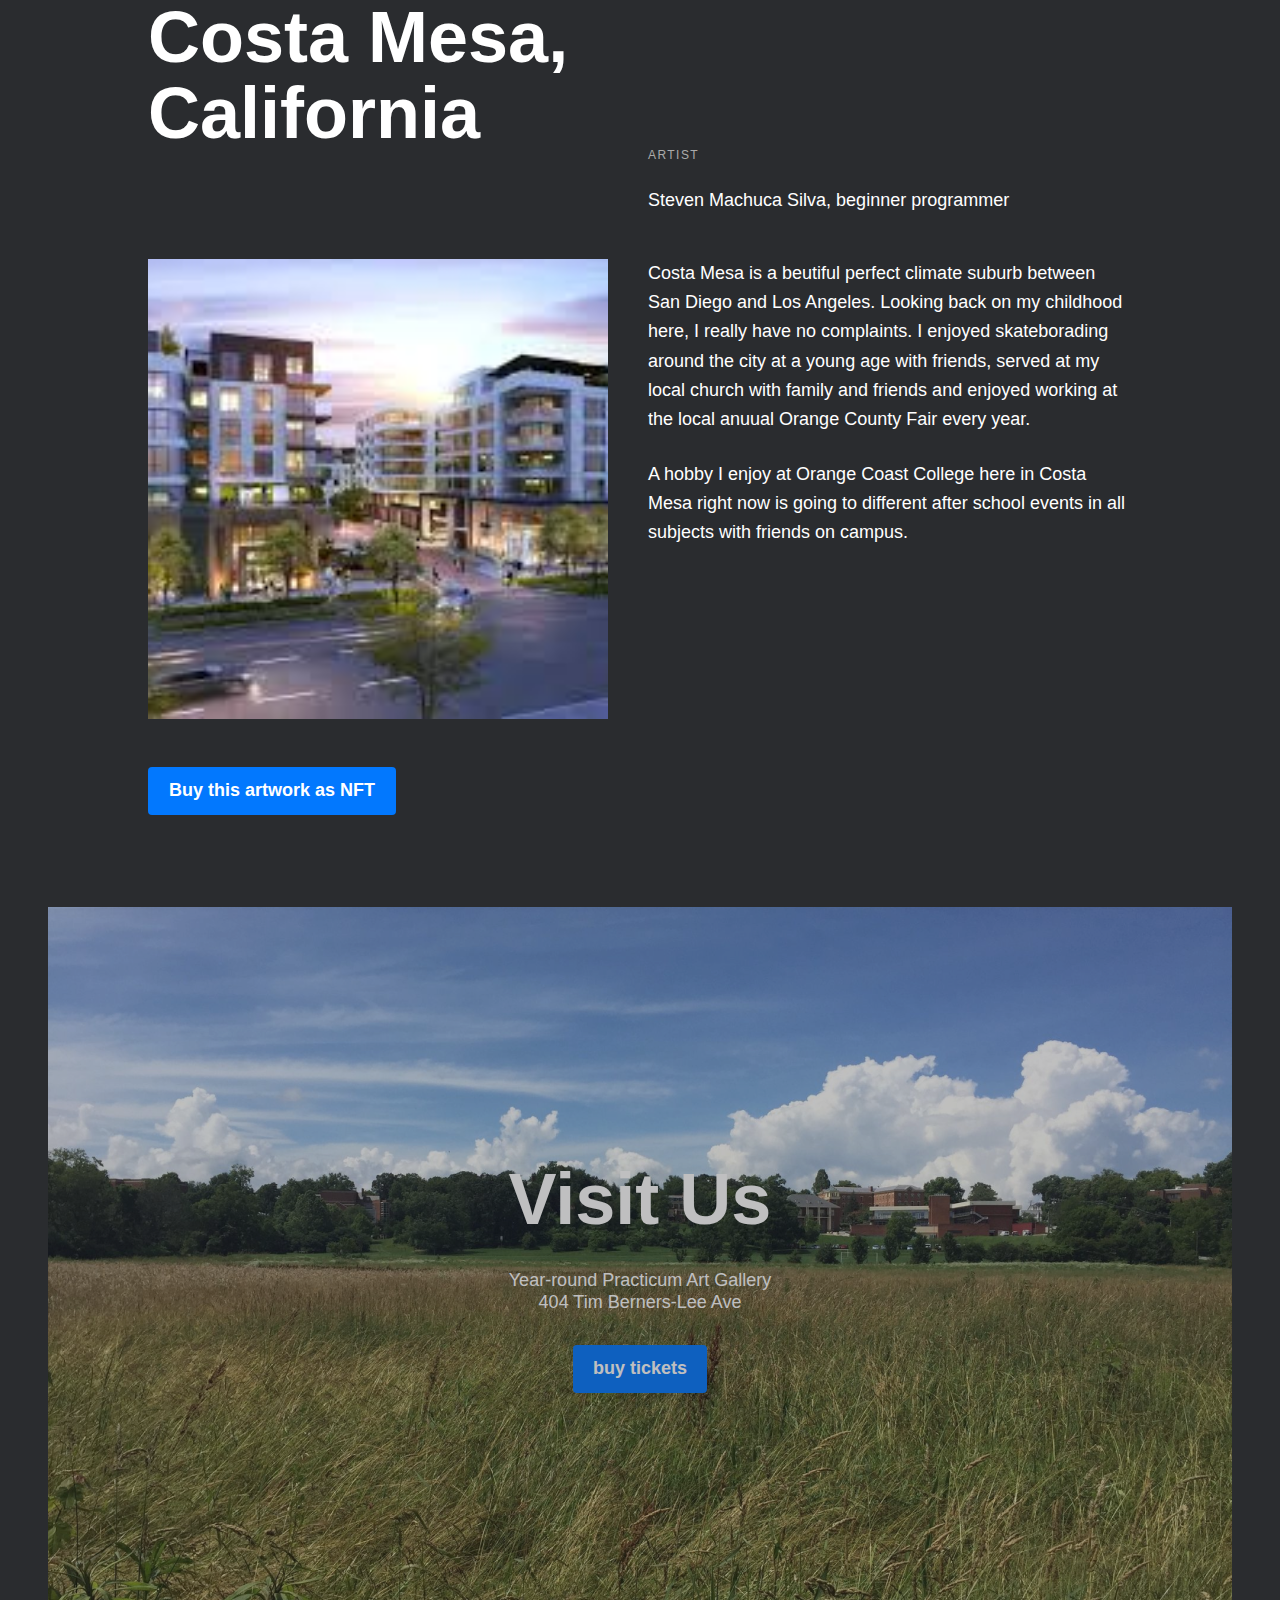
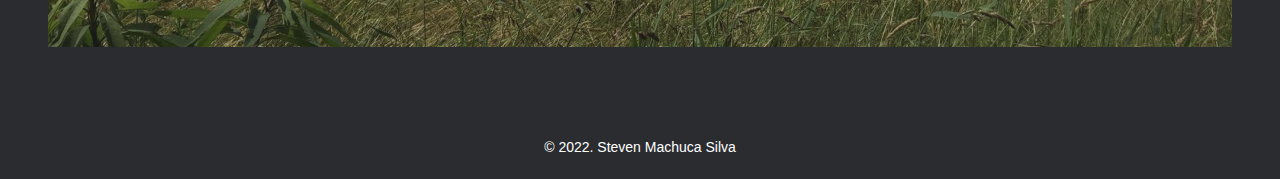
==== commit b0a79ce3: "update" ====
--- a/blocks/index.html
+++ b/blocks/index.html
@@ -28,7 +28,7 @@
           Know the places your online pals come from a little better
         </h2>
         <blockquote class="intro__quote">
-          <p class="intro__quote-content">
+          <p class="intro__quote intro__quote_content">
             Every human being is an artist, a freedom being, called to
             participate in transforming and reshaping the conditions, thinking,
             and structures that shape and inform our lives.
@@ -46,7 +46,7 @@
           from, we're glad that you're our neighbor.
         </p>
       </section>
-      <section class="photo-grid content__photo-grid">
+      <div class="photo-grid content__photo-grid">
         <ul class="photo-grid__list">
           <li class="photo-grid__item">
             <img src="/images/__item1.png" alt="" />
@@ -73,8 +73,8 @@
             <img src="/images/__item8.png" alt="" />
           </li>
         </ul>
-      </section>
-      <section class="place">
+      </div>
+      <div class="place">
         <article class="place content__place">
           <h2 class="place__title">Kyiv, Ukraine</h2>
           <div class="place__website">
@@ -226,7 +226,7 @@
               Steven Machuca Silva, beginner programmer
             </p>
           </div>
-          <img class="place__image" src="/images/images1.jpeg" alt="" />
+          <img class="place__image place__image_mod" src="/images/images1.jpeg" alt="" />
           <div class="place__paragraphs">
             <p class="place__paragraph">
               Costa Mesa is a beutiful perfect climate suburb between San Diego
@@ -246,7 +246,7 @@
             >Buy this artwork as NFT</a
           >
         </article>
-      </section>
+      </div>
       <section class="cover content__cover">
         <h2 class="cover__title">Visit Us</h2>
         <p class="cover__subtitle">
--- a/pages/index.css
+++ b/pages/index.css
@@ -26,7 +26,7 @@
 /* intro block */
 @import url(../blocks/intro/intro.css);
 @import url(../blocks/intro/__quote/intro__quote.css);
-@import url(../blocks/intro/__quote-content/intro__quote-content.css);
+@import url(../blocks/intro/__quote/_content/intro__quote_content.css);
 @import url(../blocks/intro/__title/intro__title.css);
 @import url(../blocks/intro/__paragraph/intro__paragraph.css);
 @import url(../blocks/intro/__quote-author/intro__quote-author.css);
@@ -38,6 +38,7 @@
 
 /* place */
 @import url(../blocks/place/place.css);
+@import url(../blocks/place/__image/_mod/place__image_mod.css);
 @import url(../blocks/place/__title/place__title.css);
 @import url(../blocks/place/__website/place__website.css);
 @import url(../blocks/place/__website-url-heading/place__website-url-heading.css);
@@ -57,6 +58,4 @@
 
 /* footer */
 @import url(../blocks/footer/footer.css);
-@import url(../blocks/footer/__text/footer__text.css);
-
-@import url(../blocks/place/__image/_mod/place__image_mod.css);+@import url(../blocks/footer/__text/footer__text.css);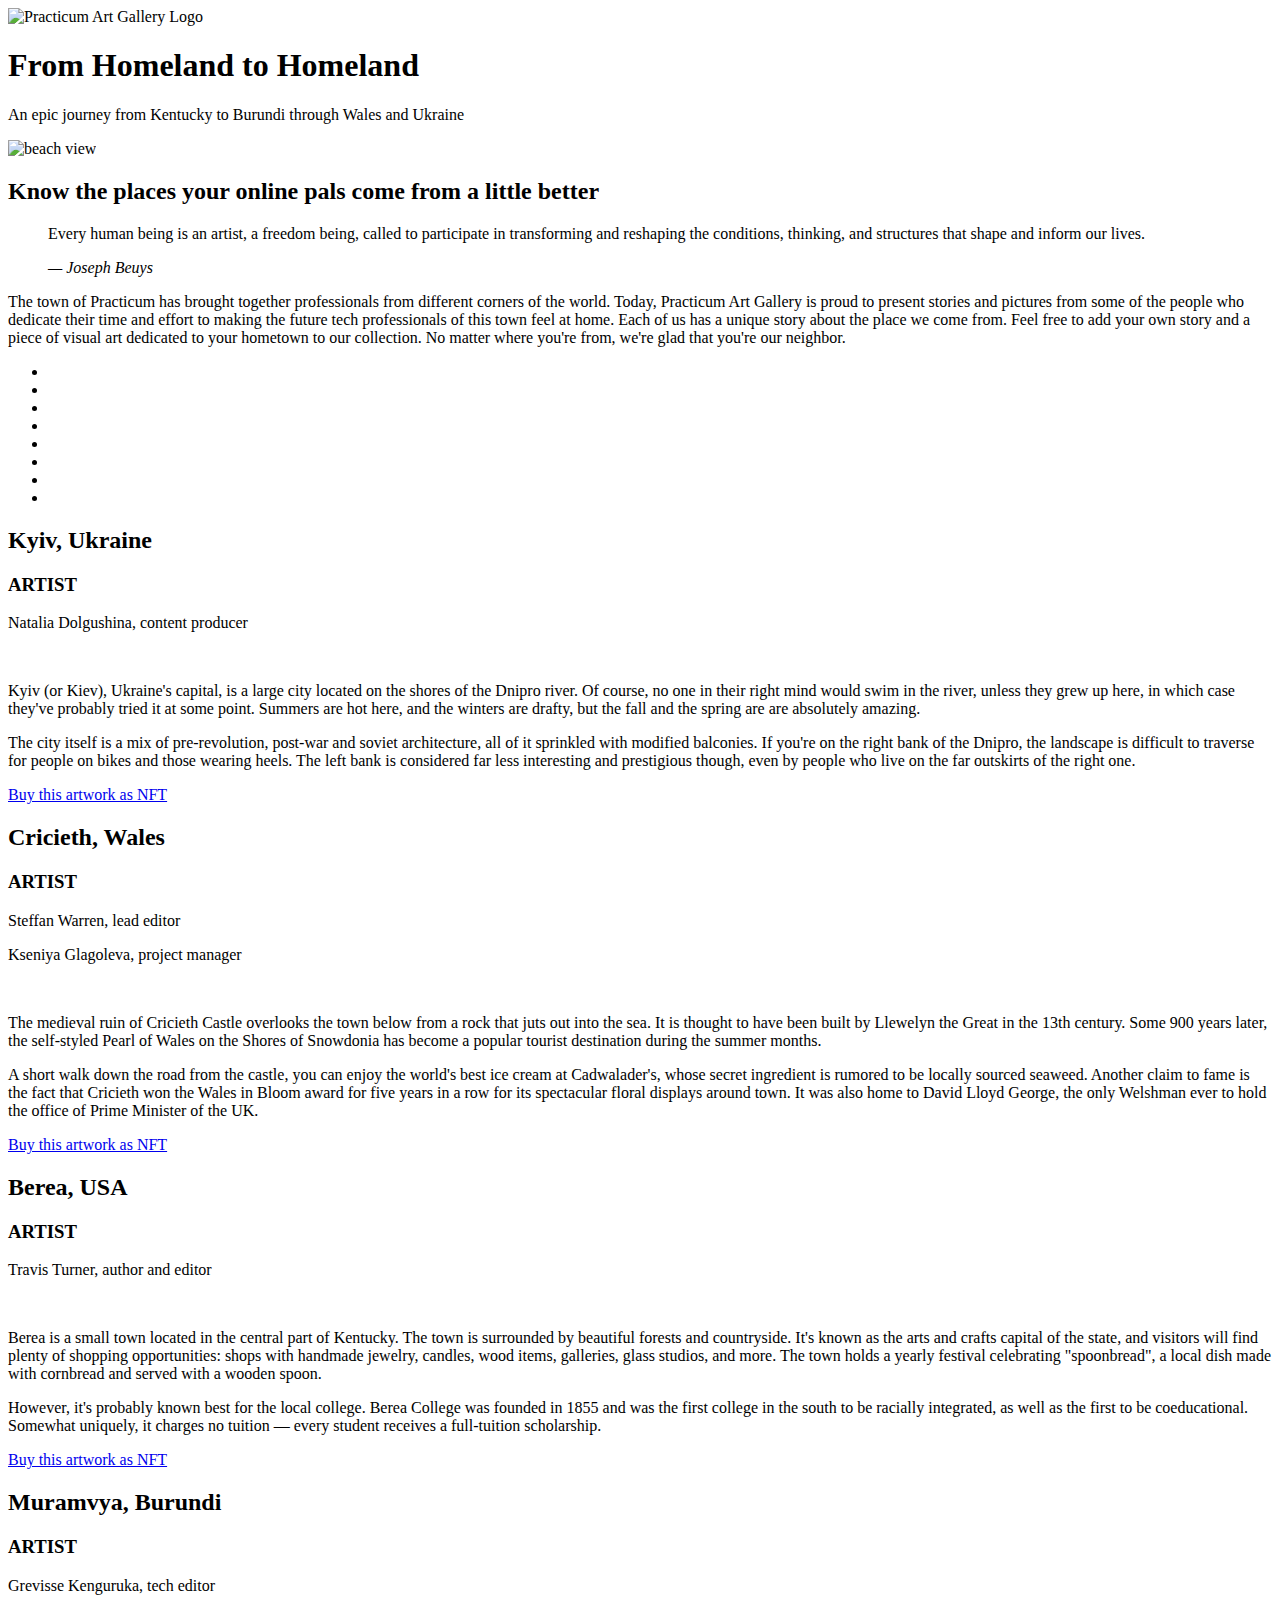
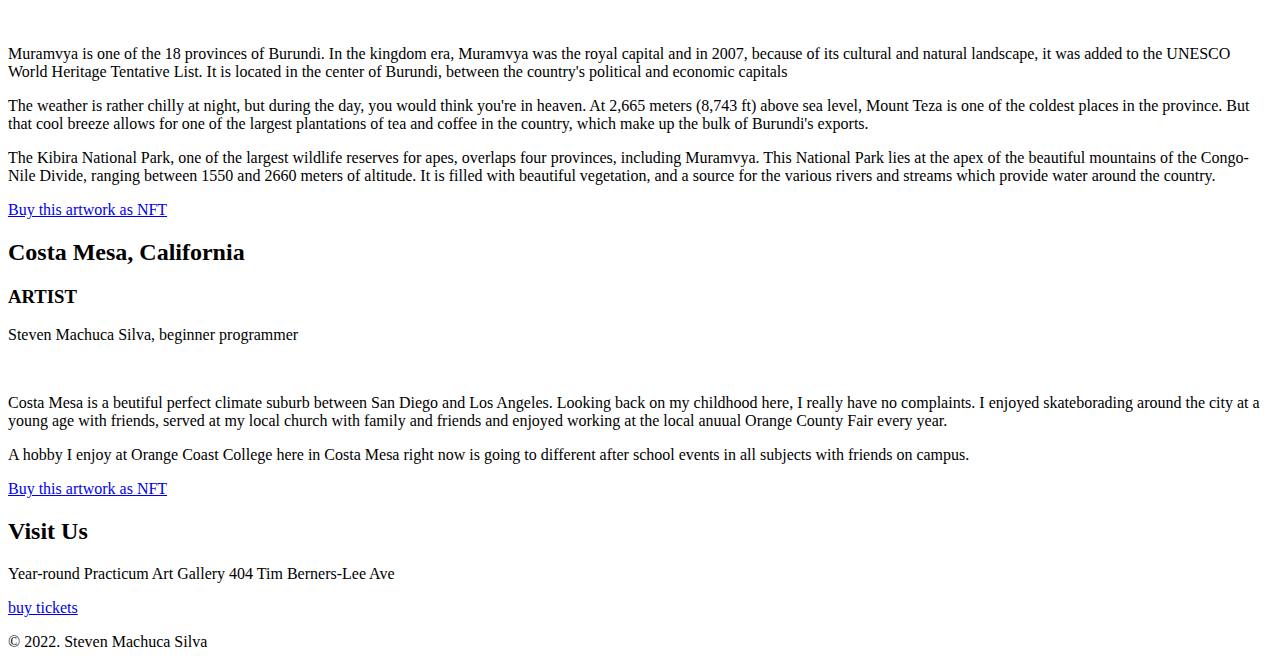
==== commit 1cbd8224: "update" ====
--- a/blocks/index.html
+++ b/blocks/index.html
@@ -4,14 +4,14 @@
     <meta charset="UTF-8" />
     <meta http-equiv="X-UA-Compatible" content="IE=edge" />
     <meta name="viewport" content="width=device-width, initial-scale=1.0" />
-    <link rel="stylesheet" href="/pages/index.css" />
+    <link rel="stylesheet" href="./pages/index.css" />
     <title>From Homeland to Homeland</title>
   </head>
   <body class="page">
     <header class="header">
       <img
         class="header__logo"
-        src="/images/__logo1.png"
+        src="./images/__logo1.png"
         alt="Practicum Art Gallery Logo"
       />
     </header>
@@ -21,7 +21,7 @@
         <p class="lead__subtitle">
           An epic journey from Kentucky to Burundi through Wales and Ukraine
         </p>
-        <img class="lead__image" src="/images/__image.png" alt="beach view" />
+        <img class="lead__image" src="./images/__image.png" alt="beach view" />
       </section>
       <section class="intro content__intro">
         <h2 class="intro__title">
@@ -47,30 +47,30 @@
         </p>
       </section>
       <div class="photo-grid content__photo-grid">
-        <ul class="photo-grid__list">
-          <li class="photo-grid__item">
-            <img src="/images/__item1.png" alt="" />
-          </li>
-          <li class="photo-grid__item">
-            <img src="/images/__item2.png" alt="" />
-          </li>
-          <li class="photo-grid__item">
-            <img src="/images/__item3.png" alt="" />
-          </li>
-          <li class="photo-grid__item">
-            <img src="/images/__item4.png" alt="" />
-          </li>
-          <li class="photo-grid__item">
-            <img src="/images/__item5.png" alt="" />
-          </li>
-          <li class="photo-grid__item">
-            <img src="/images/__item6.png" alt="" />
-          </li>
-          <li class="photo-grid__item">
-            <img src="/images/__item7.png" alt="" />
-          </li>
-          <li class="photo-grid__item">
-            <img src="/images/__item8.png" alt="" />
+        <ul class="photo-grid__list content__photo-grid">
+          <li> <img class="photo-grid__item"
+             src="./images/__item1.png" alt="" />
+          </li>
+          <li> <img class="photo-grid__item"
+             src="./images/__item2.png" alt="" />
+          </li>
+          <li> <img class="photo-grid__item"
+             src="./images/__item3.png" alt="" />
+          </li>
+          <li> <img class="photo-grid__item"
+             src="./images/__item4.png" alt="" />
+          </li>
+          <li> <img class="photo-grid__item"
+             src="./images/__item5.png" alt="" />
+          </li>
+          <li> <img class="photo-grid__item"
+             src="./images/__item6.png" alt="" />
+          </li>
+          <li> <img class="photo-grid__item"
+             src="./images/__item7.png" alt="" />
+          </li>
+          <li> <img class="photo-grid__item"
+             src="./images/__item8.png" alt="" />
           </li>
         </ul>
       </div>
@@ -83,7 +83,7 @@
               Natalia Dolgushina, content producer
             </p>
           </div>
-          <img class="place__image" src="/images/__image2.png" alt="" />
+          <img class="place__image" src="./images/__image2.png" alt="" />
           <div class="place__paragraphs">
             <p class="place__paragraph">
               Kyiv (or Kiev), Ukraine's capital, is a large city located on the
@@ -118,7 +118,7 @@
               Kseniya Glagoleva, project manager
             </p>
           </div>
-          <img class="place__image" src="/images/__image3.png" alt="" />
+          <img class="place__image" src="./images/__image3.png" alt="" />
           <div class="place__paragraphs">
             <p class="place__paragraph">
               The medieval ruin of Cricieth Castle overlooks the town below from
@@ -152,7 +152,7 @@
               Travis Turner, author and editor
             </p>
           </div>
-          <img class="place__image" src="/images/__image4.png" alt="" />
+          <img class="place__image" src="./images/__image4.png" alt="" />
           <div class="place__paragraphs">
             <p class="place__paragraph">
               Berea is a small town located in the central part of Kentucky. The
@@ -184,7 +184,7 @@
             <h3 class="place__website-url-heading">ARTIST</h3>
             <p class="place__website-artist">Grevisse Kenguruka, tech editor</p>
           </div>
-          <img class="place__image" src="/images/__image5.png" alt="" />
+          <img class="place__image" src="./images/__image5.png" alt="" />
           <div class="place__paragraphs">
             <p class="place__paragraph">
               Muramvya is one of the 18 provinces of Burundi. In the kingdom
@@ -226,7 +226,7 @@
               Steven Machuca Silva, beginner programmer
             </p>
           </div>
-          <img class="place__image place__image_mod" src="/images/images1.jpeg" alt="" />
+          <img class="place__image place__image_mod" src="./images/images1.jpeg" alt="" />
           <div class="place__paragraphs">
             <p class="place__paragraph">
               Costa Mesa is a beutiful perfect climate suburb between San Diego
